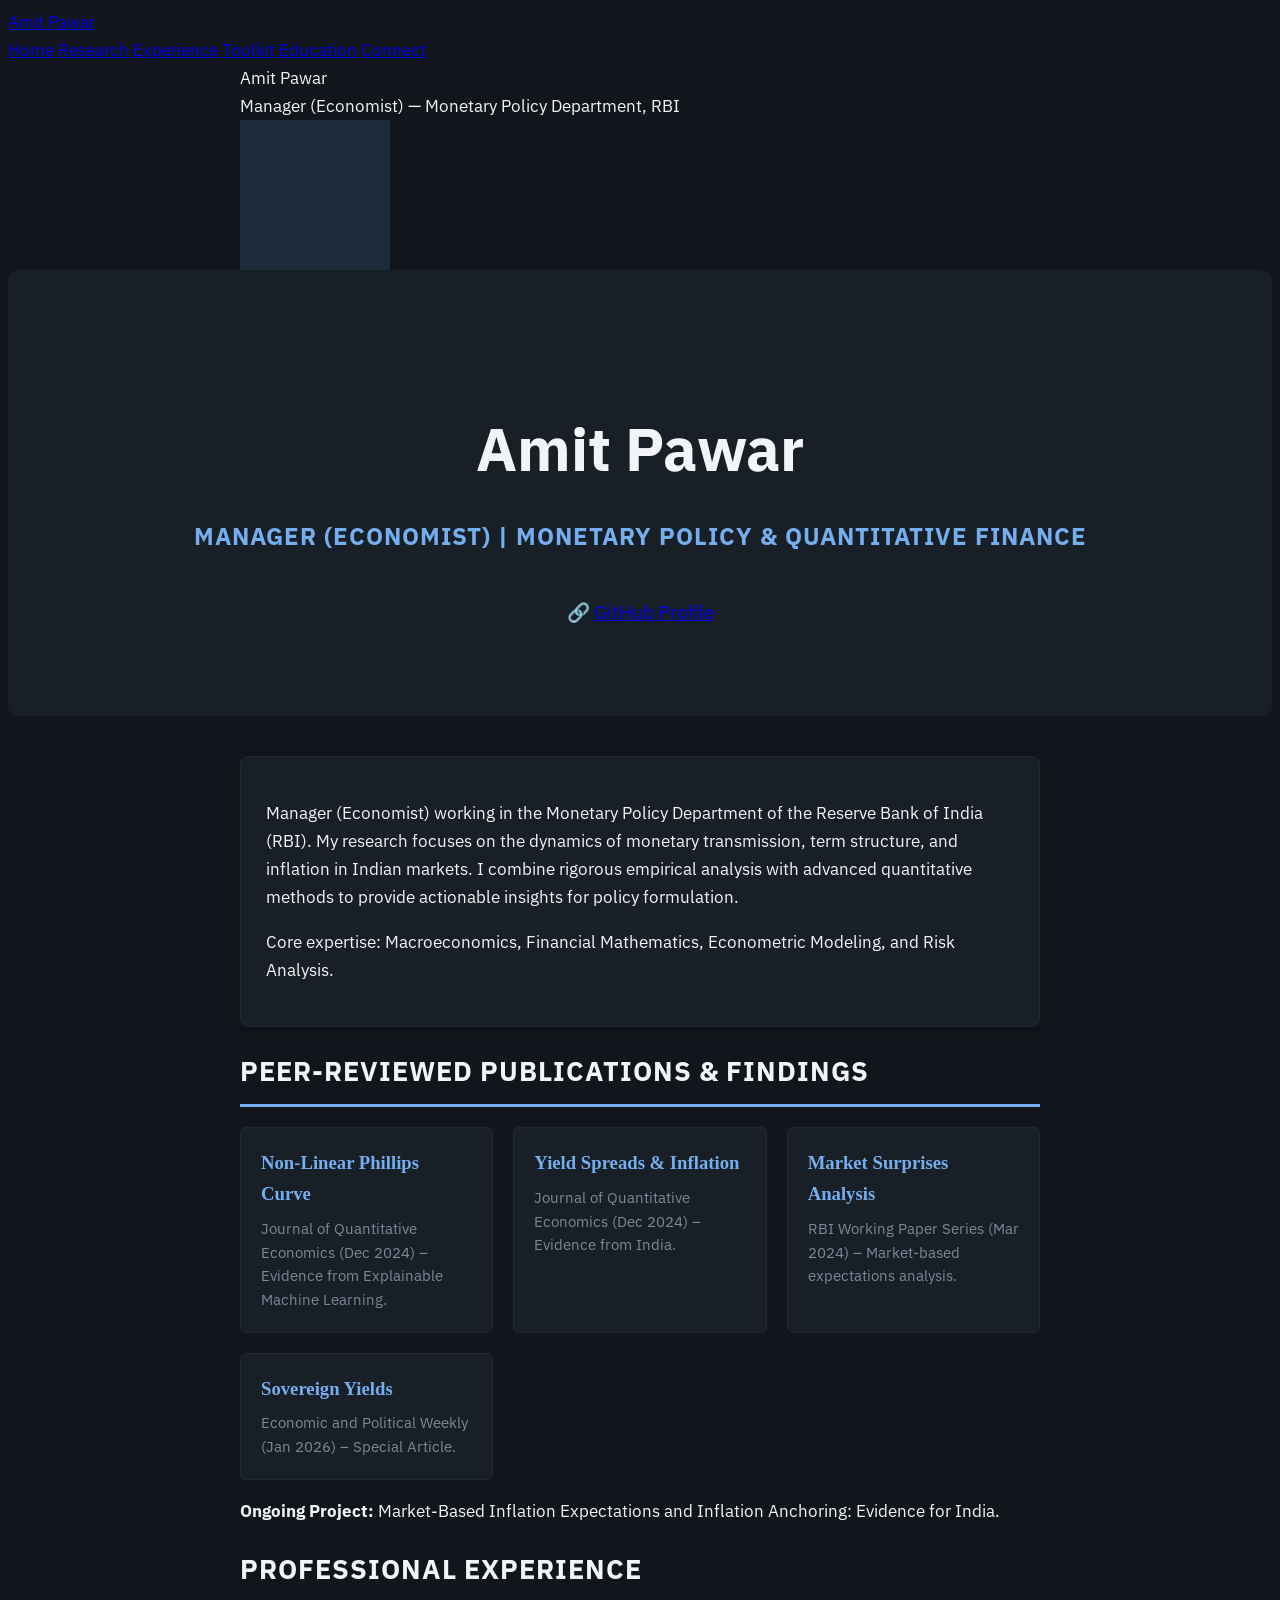
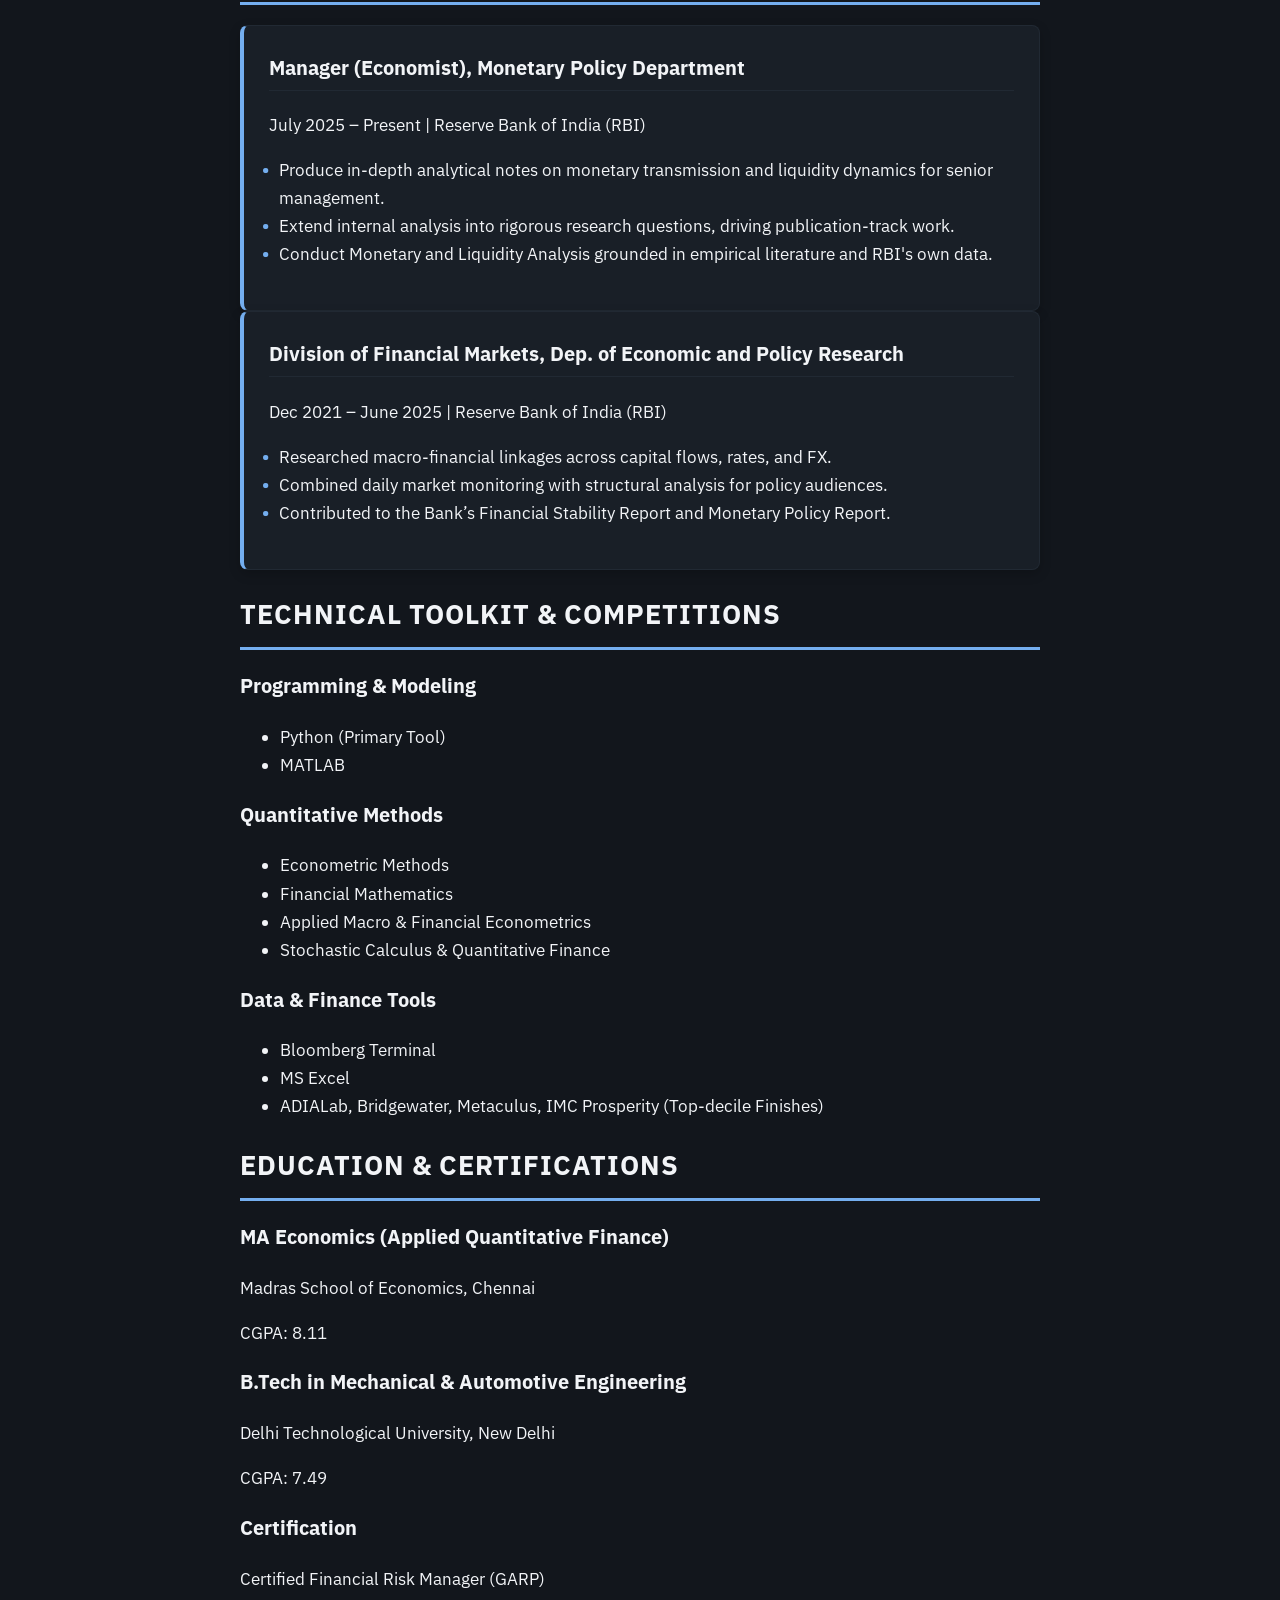
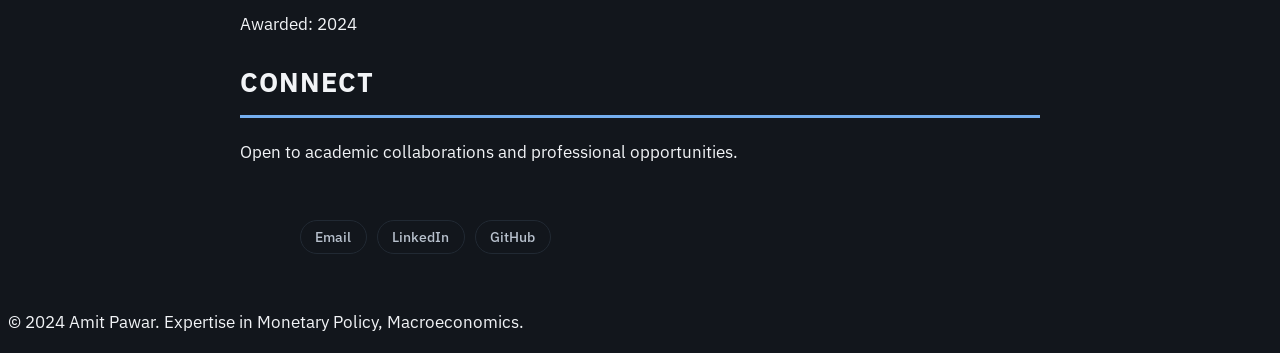
==== index.html @ 86f10308 "Update index.html" ====
<!DOCTYPE html>
<html lang="en">
<head>
    <meta charset="UTF-8" />
    <meta name="viewport" content="width=device-width, initial-scale=1.0" />
    <title>Amit Pawar | Economist & Quantitative Finance</title>
    <!-- Importing professional, academic-style fonts -->
    <link rel="preconnect" href="https://fonts.googleapis.com" />
    <link rel="preconnect" href="https://fonts.gstatic.com" crossorigin />
    <link href="https://fonts.googleapis.com/css2?family=Roboto:wght@300;400;700&family=IBM+Plex+Sans:wght@400;500;600&family=IBM+Plex+Mono:wght@400;500;600&display=swap" rel="stylesheet" />
    <style>
        /* CSS Variables for Dark Mode Theme */
        :root {
            --surface-page: #12161c; /* Dark Background */
            --surface-card: #191f27; /* Card Background */
            --rule:         #2a323d; /* Subtle separator */
            --rule-soft:    #212933;
            --ink:          #f2f4f7; /* Light Text */
            --ink-secondary: #b7c0cc; /* Secondary Accent */
            --ink-muted:    #7c8798; /* Muted Text */
            --accent-text:  #74aeef; /* Primary Highlight Color */
            --accent-lt:    #1c2a3a; /* Darker highlight for hover */
        }
        @media (prefers-color-scheme: dark) {
            :root {
                --surface-page: #12161c;
                --surface-card: #191f27;
                --rule:         #2a323d;
                --rule-soft:    #212933;
                --ink:          #f2f4f7;
                --ink-secondary: #b7c0cc;
                --ink-muted:    #7c8798;
                --accent-text:  #74aeef;
                --accent-lt:    #1c2a3a;
            }
        }
        html { font-size: 17px; }
        body {
            font-family: 'IBM Plex Sans', sans-serif;
            font-weight: 400;
            background: var(--surface-page);
            color: var(--ink);
            line-height: 1.65;
            min-height: 100vh;
        }
        .container {
            max-width: 800px;
            margin: 0 auto;
            padding: 0 1.5rem;
        }
        .section {
            padding: 50px 0;
            border-bottom: 1px solid var(--rule);
            margin-bottom: 30px;
        }
        section:last-child {
            border-bottom: none;
        }
        h2 {
            color: var(--ink);
            font-size: 1.6em;
            margin-bottom: 20px;
            padding-bottom: 10px;
            border-bottom: 3px solid var(--accent-text);
            text-transform: uppercase;
            letter-spacing: 1px;
        }
        /* --- Hero Section --- */
        #hero {
            text-align: center;
            padding: 80px 40px;
            background-color: var(--surface-card);
            border-radius: 10px;
            margin-bottom: 40px;
        }
        #hero h1 {
            font-size: 3.5em;
            color: var(--ink);
            margin-bottom: 10px;
        }
        #hero h2 {
            font-size: 1.4em;
            color: var(--accent-text);
            border-bottom: none;
            margin-bottom: 30px;
        }
        .contact-info p {
            margin: 8px 0;
            font-size: 1.1em;
        }
        /* --- General Card Styling --- */
        .card-content, .experience-card {
            padding: 25px;
            border-radius: 8px;
            background-color: var(--surface-card);
            box-shadow: 0 4px 12px rgba(0, 0, 0, 0.2);
            border: 1px solid var(--rule-soft);
        }
        .experience-card {
            border-left: 4px solid var(--accent-text);
        }
        .experience-card h3 {
            font-size: 1.2em;
            color: var(--ink);
            margin-top: 0;
            border-bottom: 1px solid var(--rule-soft);
            padding-bottom: 5px;
        }
        .experience-card ul {
            list-style: none;
            padding-left: 0;
        }
        .experience-card ul li {
            padding-left: 10px;
            position: relative;
        }
        .experience-card ul li::before {
            content: '•';
            color: var(--accent-text);
            font-weight: bold;
            display: inline-block;
            width: 1em;
            margin-left: -1em;
        }

        /* Research Trackers */
        .tracker-grid {
            display: grid;
            grid-template-columns: repeat(auto-fit, minmax(250px, 1fr));
            gap: 20px;
        }
        .tracker-card {
            padding: 20px;
            border: 1px solid var(--rule-soft);
            border-radius: 6px;
            background: var(--surface-card);
            text-decoration: none;
            color: var(--ink);
            transition: all 0.3s;
        }
        .tracker-card:hover {
            border-color: var(--accent-text);
            background: var(--accent-lt);
            transform: translateY(-3px);
            box-shadow: 0 8px 20px rgba(0, 0, 0, 0.3);
        }
        .tracker-title {
            font-family: 'Newsreader', serif;
            font-size: 1.1em;
            color: var(--accent-text);
            margin-bottom: 0.4rem;
            font-weight: 600;
        }
        .tracker-desc {
            font-size: 0.9em;
            color: var(--ink-muted);
            line-height: 1.55;
        }

        /* Other Links Section */
        .other-links {
            padding: 20px;
        }
        .pill-list {
            list-style: none;
            display: flex;
            flex-wrap;
            gap: 10px;
        }
        .pill-list a {
            display: inline-block;
            font-size: 0.82rem;
            font-weight: 500;
            color: var(--ink-secondary);
            text-decoration: none;
            border: 1px solid var(--rule-soft);
            border-radius: 2rem;
            padding: 0.25rem 0.85rem;
            transition: border-color 0.15s, background 0.15s;
        }
        .pill-list a:hover {
            border-color: var(--accent-text);
            background: var(--accent-lt);
        }

        /* Responsive Adjustments */
        @media (max-width: 800px) {
            .container {
                padding: 0 1rem;
            }
            .tracker-grid {
                grid-template-columns: 1fr;
            }
        }
    </style>
</head>
<body>

    <!-- Top Navigation Bar -->
    <div class="site-nav">
        <div class="site-nav-inner">
            <a class="wordmark" href="#">Amit Pawar</a>
            <nav>
                <a href="#hero" class="active">Home</a>
                <a href="#research">Research</a>
                <a href="#experience">Experience</a>
                <a href="#skills">Toolkit</a>
                <a href="#education">Education</a>
                <a href="#contact">Connect</a>
            </nav>
        </div>
    </div>

    <!-- Main Content Area -->
    <header class="masthead">
        <div class="container">
            <div class="header-inner">
                <div class="header-text">
                    <div class="name">Amit Pawar</div>
                    <div class="title-line">Manager (Economist) &mdash; Monetary Policy Department, RBI</div>
                </div>
                <!-- Placeholder for a professional headshot -->
                <div class="headshot" style="width: 150px; height: 150px; background-color: var(--accent-lt);"></div>
            </div>
        </div>
    </header>

    <main>
        <!-- HERO SECTION -->
        <section id="hero">
            <div class="hero-content">
                <h1>Amit Pawar</h1>
                <h2>Manager (Economist) | Monetary Policy & Quantitative Finance</h2>
                <div class="contact-info">
                    <p>🔗 <a href="https://github.com/a0pawar" target="_blank">GitHub Profile</a></p>
                </div>
            </div>
        </section>

        <!-- ABOUT SECTION -->
        <section id="about" class="container">
            <div class="card-content">
                <p>Manager (Economist) working in the Monetary Policy Department of the Reserve Bank of India (RBI). My research focuses on the dynamics of monetary transmission, term structure, and inflation in Indian markets. I combine rigorous empirical analysis with advanced quantitative methods to provide actionable insights for policy formulation.</p>
                <p>Core expertise: Macroeconomics, Financial Mathematics, Econometric Modeling, and Risk Analysis.</p>
            </div>
        </section>

        <!-- RESEARCH SECTION -->
        <section id="research" class="container">
            <h2>Peer-Reviewed Publications & Findings</h2>
            <div class="tracker-grid">
                <a class="tracker-card" href="#" onclick="alert('Details for Non-Linear Phillips Curve for India would appear here.')">
                    <div class="tracker-title">Non-Linear Phillips Curve</div>
                    <div class="tracker-desc">Journal of Quantitative Economics (Dec 2024) – Evidence from Explainable Machine Learning.</div>
                </a>
                <a class="tracker-card" href="#" onclick="alert('Details for Non-Linear Dynamics of Yield Spreads would appear here.')">
                    <div class="tracker-title">Yield Spreads & Inflation</div>
                    <div class="tracker-desc">Journal of Quantitative Economics (Dec 2024) – Evidence from India.</div>
                </a>
                <a class="tracker-card" href="#" onclick="alert('Details for Equity Markets & Monetary Policy Surprises would appear here.')">
                    <div class="tracker-title">Market Surprises Analysis</div>
                    <div class="tracker-desc">RBI Working Paper Series (Mar 2024) – Market-based expectations analysis.</div>
                </a>
                <a class="tracker-card" href="#" onclick="alert('Details for COVID-19 & Sovereign Yields would appear here.')">
                    <div class="tracker-title">Sovereign Yields</div>
                    <div class="tracker-desc">Economic and Political Weekly (Jan 2026) – Special Article.</div>
                </a>
            </div>
            <div class="note-box">
                <p><strong>Ongoing Project:</strong> Market-Based Inflation Expectations and Inflation Anchoring: Evidence for India.</p>
            </div>
        </section>

        <!-- EXPERIENCE SECTION -->
        <section id="experience" class="container">
            <h2>Professional Experience</h2>
            <div class="experience-card">
                <h3>Manager (Economist), Monetary Policy Department</h3>
                <p class="dates">July 2025 – Present | Reserve Bank of India (RBI)</p>
                <ul>
                    <li>Produce in-depth analytical notes on monetary transmission and liquidity dynamics for senior management.</li>
                    <li>Extend internal analysis into rigorous research questions, driving publication-track work.</li>
                    <li>Conduct Monetary and Liquidity Analysis grounded in empirical literature and RBI's own data.</li>
                </ul>
            </div>
            <div class="experience-card">
                <h3>Division of Financial Markets, Dep. of Economic and Policy Research</h3>
                <p class="dates">Dec 2021 – June 2025 | Reserve Bank of India (RBI)</p>
                <ul>
                    <li>Researched macro-financial linkages across capital flows, rates, and FX.</li>
                    <li>Combined daily market monitoring with structural analysis for policy audiences.</li>
                    <li>Contributed to the Bank’s Financial Stability Report and Monetary Policy Report.</li>
                </ul>
            </div>
        </section>

        <!-- TECHNICAL TOOLKIT SECTION -->
        <section id="skills" class="container">
            <h2>Technical Toolkit & Competitions</h2>
            <div class="skills-grid">
                <div class="skill-group">
                    <h3>Programming & Modeling</h3>
                    <ul>
                        <li>Python (Primary Tool)</li>
                        <li>MATLAB</li>
                    </ul>
                </div>
                <div class="skill-group">
                    <h3>Quantitative Methods</h3>
                    <ul>
                        <li>Econometric Methods</li>
                        <li>Financial Mathematics</li>
                        <li>Applied Macro & Financial Econometrics</li>
                        <li>Stochastic Calculus & Quantitative Finance</li>
                    </ul>
                </div>
                <div class="skill-group">
                    <h3>Data & Finance Tools</h3>
                    <ul>
                        <li>Bloomberg Terminal</li>
                        <li>MS Excel</li>
                        <li>ADIALab, Bridgewater, Metaculus, IMC Prosperity (Top-decile Finishes)</li>
                    </ul>
                </div>
            </div>
        </section>

        <!-- EDUCATION SECTION -->
        <section id="education" class="container">
            <h2>Education & Certifications</h2>
            <div class="education-card">
                <h3>MA Economics (Applied Quantitative Finance)</h3>
                <p>Madras School of Economics, Chennai</p>
                <p>CGPA: 8.11</p>
            </div>
            <div class="education-card">
                <h3>B.Tech in Mechanical & Automotive Engineering</h3>
                <p>Delhi Technological University, New Delhi</p>
                <p>CGPA: 7.49</p>
            </div>
            <div class="certification-card">
                <h3>Certification</h3>
                <p>Certified Financial Risk Manager (GARP)</p>
                <p>Awarded: 2024</p>
            </div>
        </section>

        <!-- CONTACT SECTION -->
        <section id="contact" class="container">
            <h2>Connect</h2>
            <p>Open to academic collaborations and professional opportunities.</p>
            <div class="other-links">
                <ul class="pill-list">
                    <li><a href="mailto:amitnirvana11@gmail.com">Email</a></li>
                    <li><a href="https://linkedin.com/in/amittppawar" target="_blank">LinkedIn</a></li>
                    <li><a href="https://github.com/a0pawar" target="_blank">GitHub</a></li>
                </ul>
            </div>
        </section>
    </main>

    <footer><p>&copy; 2024 Amit Pawar. Expertise in Monetary Policy, Macroeconomics.</p></footer>

</body>
</html>
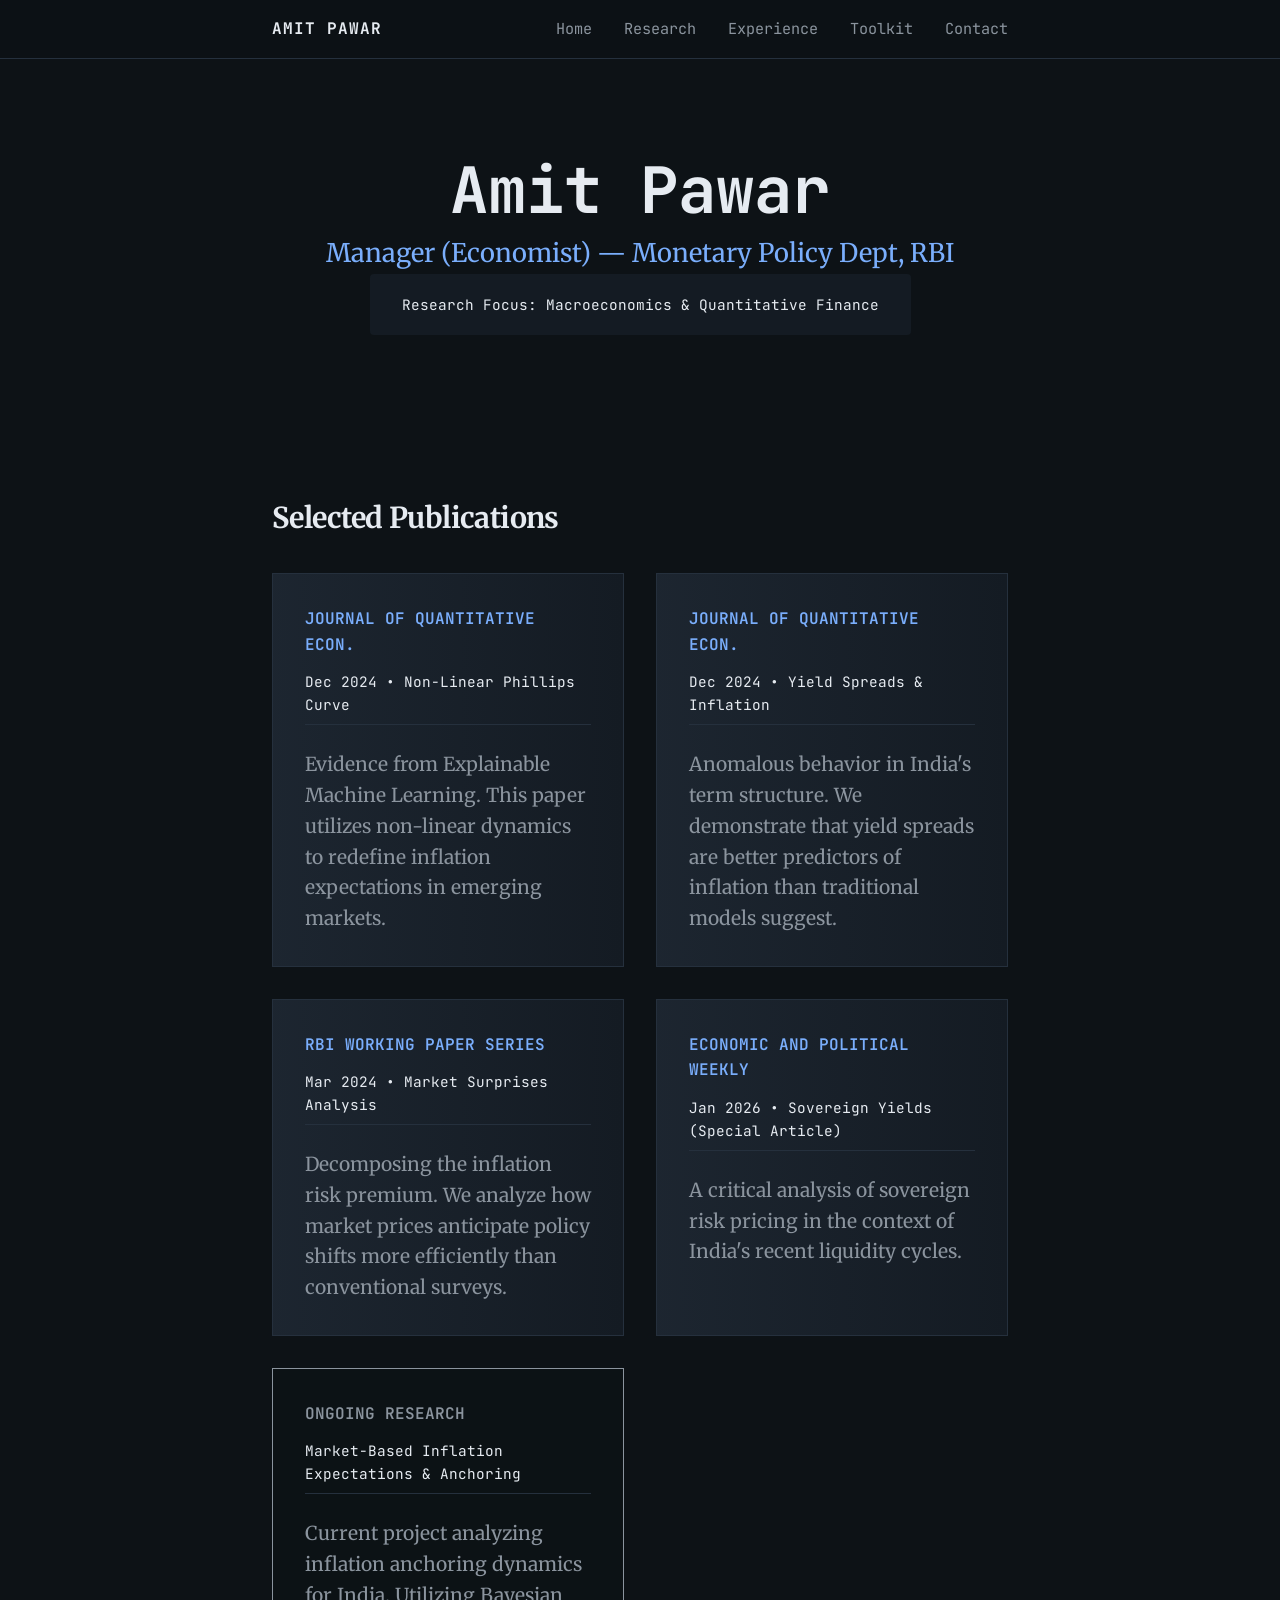
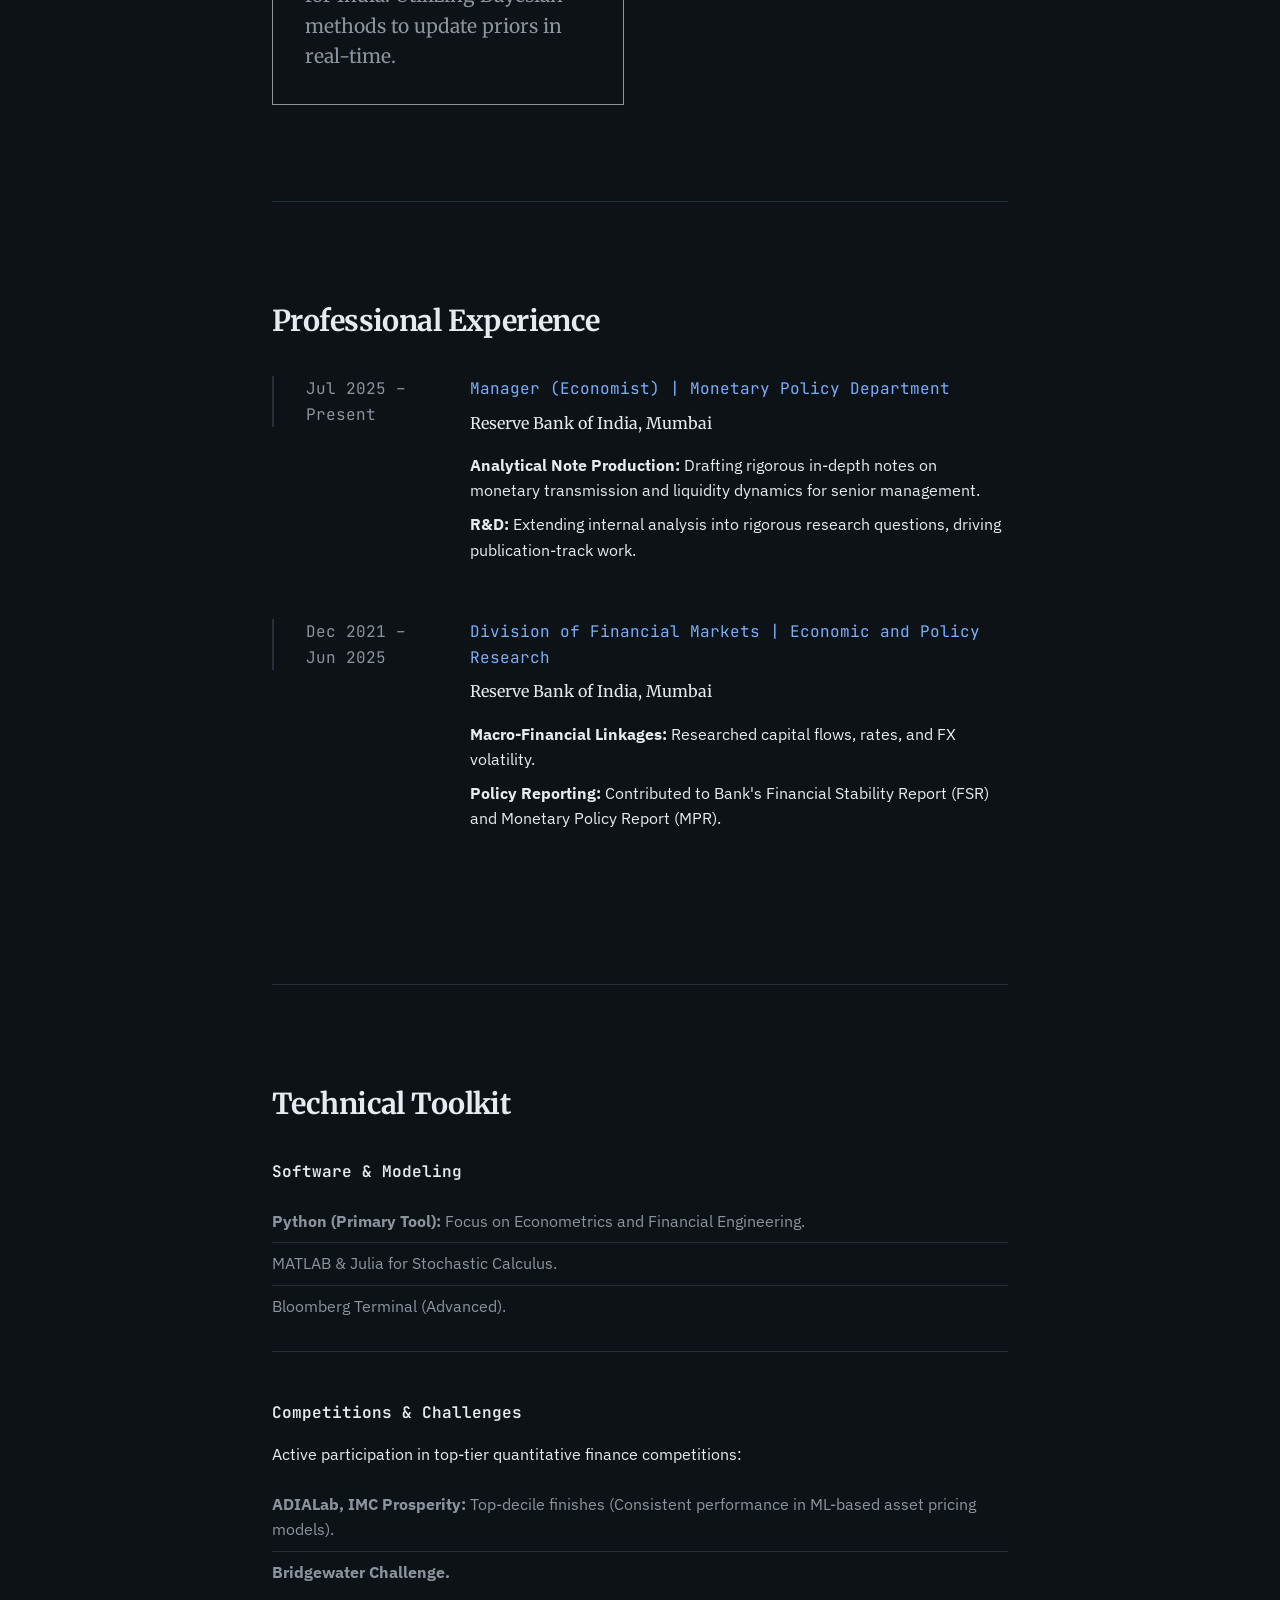
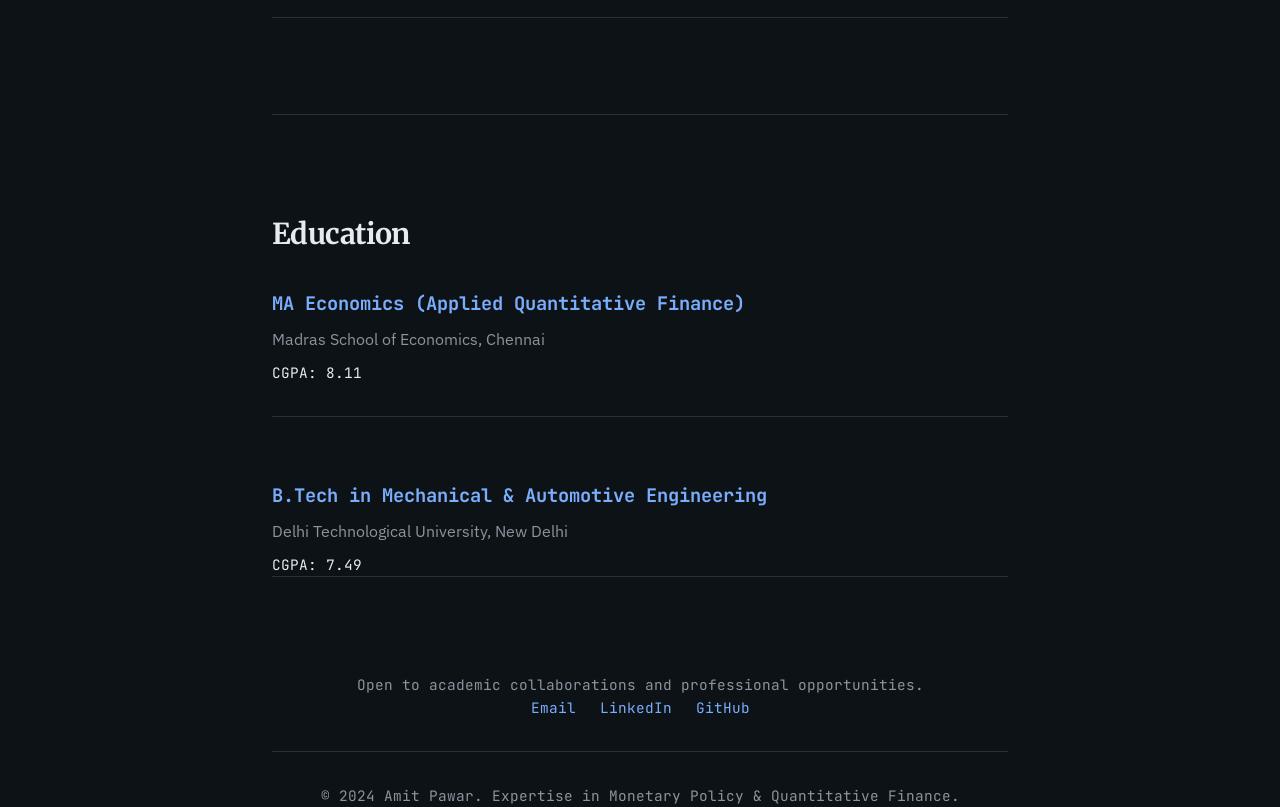
==== commit 1f252c4e: "Refactor HTML structure and update styles Updated font imports and CSS variables for improved themin" ====
--- a/index.html
+++ b/index.html
@@ -4,362 +4,442 @@
     <meta charset="UTF-8" />
     <meta name="viewport" content="width=device-width, initial-scale=1.0" />
     <title>Amit Pawar | Economist & Quantitative Finance</title>
-    <!-- Importing professional, academic-style fonts -->
+    
+    <!-- Fonts: Merriweather (Serif/Academic), IBM Plex Sans (UI/Clean), JetBrains Mono (Code) -->
     <link rel="preconnect" href="https://fonts.googleapis.com" />
     <link rel="preconnect" href="https://fonts.gstatic.com" crossorigin />
-    <link href="https://fonts.googleapis.com/css2?family=Roboto:wght@300;400;700&family=IBM+Plex+Sans:wght@400;500;600&family=IBM+Plex+Mono:wght@400;500;600&display=swap" rel="stylesheet" />
+    <link href="https://fonts.googleapis.com/css2?family=IBM+Plex+Sans:wght@400;500;600&family=JetBrains+Mono:wght@400;700&family=Merriweather:wght@300;500;700&display=swap" rel="stylesheet" />
+
     <style>
-        /* CSS Variables for Dark Mode Theme */
+        /* --- CSS VARIABLES & RESET --- */
         :root {
-            --surface-page: #12161c; /* Dark Background */
-            --surface-card: #191f27; /* Card Background */
-            --rule:         #2a323d; /* Subtle separator */
-            --rule-soft:    #212933;
-            --ink:          #f2f4f7; /* Light Text */
-            --ink-secondary: #b7c0cc; /* Secondary Accent */
-            --ink-muted:    #7c8798; /* Muted Text */
-            --accent-text:  #74aeef; /* Primary Highlight Color */
-            --accent-lt:    #1c2a3a; /* Darker highlight for hover */
-        }
-        @media (prefers-color-scheme: dark) {
-            :root {
-                --surface-page: #12161c;
-                --surface-card: #191f27;
-                --rule:         #2a323d;
-                --rule-soft:    #212933;
-                --ink:          #f2f4f7;
-                --ink-secondary: #b7c0cc;
-                --ink-muted:    #7c8798;
-                --accent-text:  #74aeef;
-                --accent-lt:    #1c2a3a;
-            }
-        }
-        html { font-size: 17px; }
+            /* Colors */
+            --bg: #0d1216;              /* Main Background (Darker than original) */
+            --surface: #141b23;         /* Card background */
+            --surface-hover: #1e2a37;    /* Surface on hover */
+            --border: #25303d;          /* Subtle divider */
+            --text-main: #e6ebf1;       /* High contrast text */
+            --text-muted: #8b949e;      /* Lower contrast text */
+            --accent: #7aaefc;          /* Primary Blue/Teal */
+            --accent-dark: #5a7fb3;     /* Darker accent for hovers */
+
+            /* Typography */
+            --font-serif: 'Merriweather', serif;
+            --font-sans: 'IBM Plex Sans', sans-serif;
+            --font-mono: 'JetBrains Mono', monospace;
+            
+            /* Spacing & Layout */
+            --container-width: 800px;
+        }
+
+        * { box-sizing: border-box; margin: 0; padding: 0; }
+
+        html { font-size: 16px; }
         body {
-            font-family: 'IBM Plex Sans', sans-serif;
-            font-weight: 400;
-            background: var(--surface-page);
-            color: var(--ink);
-            line-height: 1.65;
+            background-color: var(--bg);
+            color: var(--text-main);
+            font-family: var(--font-sans);
+            line-height: 1.6;
             min-height: 100vh;
         }
+
+        /* --- LAYOUT UTILITIES --- */
         .container {
-            max-width: 800px;
+            width: 100%;
+            max-width: var(--container-width);
             margin: 0 auto;
-            padding: 0 1.5rem;
-        }
-        .section {
-            padding: 50px 0;
-            border-bottom: 1px solid var(--rule);
-            margin-bottom: 30px;
-        }
-        section:last-child {
-            border-bottom: none;
-        }
-        h2 {
-            color: var(--ink);
-            font-size: 1.6em;
-            margin-bottom: 20px;
-            padding-bottom: 10px;
-            border-bottom: 3px solid var(--accent-text);
-            text-transform: uppercase;
+            padding: 0 2rem;
+        }
+        
+        /* Section specific layout logic (Simulating paper columns) */
+        section.main-section {
+            padding: 6rem 0;
+            border-bottom: 1px solid var(--border);
+        }
+        section:last-child { border-bottom: none; }
+
+        h2.section-title {
+            font-family: var(--font-serif);
+            font-weight: 700;
+            font-size: 1.8rem;
+            color: var(--text-main);
+            margin-bottom: 2rem;
+            letter-spacing: -0.02em;
+        }
+
+        /* --- NAVIGATION --- */
+        nav.site-nav {
+            position: sticky;
+            top: 0;
+            background-color: rgba(13, 18, 22, 0.9);
+            backdrop-filter: blur(10px);
+            border-bottom: 1px solid var(--border);
+            z-index: 100;
+        }
+
+        .nav-inner {
+            max-width: var(--container-width);
+            margin: 0 auto;
+            padding: 1rem 2rem;
+            display: flex;
+            justify-content: space-between;
+            align-items: center;
+        }
+
+        .brand {
+            font-family: var(--font-mono);
+            font-weight: 700;
+            text-decoration: none;
+            color: var(--text-main);
             letter-spacing: 1px;
         }
-        /* --- Hero Section --- */
+
+        .nav-links {
+            display: flex;
+            gap: 2rem;
+        }
+
+        .nav-links a {
+            text-decoration: none;
+            color: var(--text-muted);
+            font-size: 0.95rem;
+            transition: color 0.2s;
+            font-family: var(--font-mono);
+        }
+
+        .nav-links a:hover, .nav-links a.active {
+            color: var(--accent);
+        }
+
+        /* --- HERO SECTION --- */
         #hero {
             text-align: center;
-            padding: 80px 40px;
-            background-color: var(--surface-card);
-            border-radius: 10px;
-            margin-bottom: 40px;
-        }
-        #hero h1 {
-            font-size: 3.5em;
-            color: var(--ink);
-            margin-bottom: 10px;
-        }
-        #hero h2 {
-            font-size: 1.4em;
-            color: var(--accent-text);
-            border-bottom: none;
-            margin-bottom: 30px;
-        }
-        .contact-info p {
-            margin: 8px 0;
-            font-size: 1.1em;
-        }
-        /* --- General Card Styling --- */
-        .card-content, .experience-card {
-            padding: 25px;
-            border-radius: 8px;
-            background-color: var(--surface-card);
-            box-shadow: 0 4px 12px rgba(0, 0, 0, 0.2);
-            border: 1px solid var(--rule-soft);
-        }
-        .experience-card {
-            border-left: 4px solid var(--accent-text);
-        }
-        .experience-card h3 {
-            font-size: 1.2em;
-            color: var(--ink);
-            margin-top: 0;
-            border-bottom: 1px solid var(--rule-soft);
-            padding-bottom: 5px;
-        }
-        .experience-card ul {
+            padding-top: 6rem;
+            padding-bottom: 4rem;
+            max-width: none;
+            width: 100%;
+        }
+
+        .hero-name {
+            font-family: var(--font-mono);
+            font-size: clamp(2.5rem, 5vw, 4.5rem);
+            line-height: 1.1;
+            margin-bottom: 0.5rem;
+        }
+
+        .hero-role {
+            font-family: var(--font-serif);
+            font-size: clamp(1.25rem, 2vw, 1.75rem);
+            color: var(--accent);
+            margin-top: 0.5rem;
+            max-width: 90%;
+            margin-left: auto;
+            margin-right: auto;
+        }
+
+        .hero-meta {
+            display: inline-block;
+            padding: 1.2rem 2rem;
+            border-radius: 4px;
+            background: var(--surface);
+            color: var(--text-main);
+            font-family: var(--font-mono);
+            font-size: 0.9rem;
+        }
+
+        /* --- RESEARCH GRID --- */
+        .research-grid {
+            display: grid;
+            gap: 2rem;
+            /* Auto-fit creates a responsive grid that flows to 1 column on mobile */
+            grid-template-columns: repeat(auto-fit, minmax(300px, 1fr)); 
+        }
+
+        .research-card {
+            background-color: var(--surface);
+            border: 1px solid var(--border);
+            padding: 2rem;
+            transition: transform 0.2s ease, box-shadow 0.2s ease;
+            /* Create a paper look with lines */
+            background-image: linear-gradient(to right, rgba(37, 48, 61, 0.5) 0%, transparent 100%);
+        }
+
+        .research-card:hover {
+            transform: translateY(-4px);
+            box-shadow: 0 10px 30px -10px rgba(0,0,0,0.5);
+            border-color: var(--accent);
+        }
+
+        .card-title {
+            font-family: var(--font-mono);
+            font-weight: 600;
+            color: var(--accent);
+            text-transform: uppercase;
+            font-size: 1rem;
+            margin-bottom: 0.8rem;
+            display: block;
+        }
+
+        .card-subtitle {
+            font-family: var(--font-mono);
+            font-size: 0.9rem;
+            color: var(--text-main);
+            margin-bottom: 1.5rem;
+            border-bottom: 1px solid var(--border);
+            padding-bottom: 0.5rem;
+        }
+
+        .card-desc {
+            font-family: var(--font-serif);
+            font-size: 1.2rem; /* Academic style for description */
+            line-height: 1.6;
+            color: var(--text-muted);
+        }
+
+        /* --- EXPERIENCE LISTING --- */
+        .timeline-entry {
+            display: flex;
+            gap: 2rem;
+            margin-bottom: 3rem;
+        }
+        
+        @media (min-width: 600px) {
+             .timeline-entry { display: grid; grid-template-columns: 1fr 4fr; align-items: start; gap: 3rem;}
+        }
+
+        .role-date {
+            font-family: var(--font-mono);
+            color: var(--text-muted);
+            border-left: 2px solid var(--border); /* Vertical line for timeline */
+            padding-left: 2rem;
+            min-width: 150px;
+        }
+
+        .role-role {
+            font-family: var(--font-mono);
+            color: var(--accent);
+            margin-bottom: 0.5rem;
+        }
+
+        .role-desc {
+            font-family: var(--font-serif);
+            line-height: 1.7;
+            color: var(--text-main);
+        }
+
+        /* --- TOOLS SECTION --- */
+        .tool-group {
+            border-bottom: 1px solid var(--border);
+            padding-bottom: 1.5rem;
+        }
+
+        .tool-category {
+            font-family: var(--font-mono);
+            color: var(--text-main);
+            margin-bottom: 1rem;
+            font-weight: 600;
+        }
+
+        .skill-list li {
             list-style: none;
-            padding-left: 0;
-        }
-        .experience-card ul li {
-            padding-left: 10px;
-            position: relative;
-        }
-        .experience-card ul li::before {
-            content: '•';
-            color: var(--accent-text);
-            font-weight: bold;
-            display: inline-block;
-            width: 1em;
-            margin-left: -1em;
-        }
-
-        /* Research Trackers */
-        .tracker-grid {
-            display: grid;
-            grid-template-columns: repeat(auto-fit, minmax(250px, 1fr));
-            gap: 20px;
-        }
-        .tracker-card {
-            padding: 20px;
-            border: 1px solid var(--rule-soft);
-            border-radius: 6px;
-            background: var(--surface-card);
+            padding: 0.5rem 0;
+            border-bottom: 1px solid var(--border);
+            color: var(--text-muted);
+        }
+        
+        .skill-list li:last-child { border-bottom: none; }
+
+        /* --- FOOTER & CONTACT --- */
+        footer {
+            padding: 4rem 0;
+            text-align: center;
+            color: var(--text-muted);
+            font-family: var(--font-mono);
+            font-size: 0.9rem;
+        }
+
+        .social-links {
+            display: flex;
+            justify-content: center;
+            gap: 1.5rem;
+            margin-bottom: 2rem;
+        }
+
+        .social-links a {
             text-decoration: none;
-            color: var(--ink);
-            transition: all 0.3s;
-        }
-        .tracker-card:hover {
-            border-color: var(--accent-text);
-            background: var(--accent-lt);
-            transform: translateY(-3px);
-            box-shadow: 0 8px 20px rgba(0, 0, 0, 0.3);
-        }
-        .tracker-title {
-            font-family: 'Newsreader', serif;
-            font-size: 1.1em;
-            color: var(--accent-text);
-            margin-bottom: 0.4rem;
-            font-weight: 600;
-        }
-        .tracker-desc {
-            font-size: 0.9em;
-            color: var(--ink-muted);
-            line-height: 1.55;
-        }
-
-        /* Other Links Section */
-        .other-links {
-            padding: 20px;
-        }
-        .pill-list {
-            list-style: none;
-            display: flex;
-            flex-wrap;
-            gap: 10px;
-        }
-        .pill-list a {
-            display: inline-block;
-            font-size: 0.82rem;
-            font-weight: 500;
-            color: var(--ink-secondary);
-            text-decoration: none;
-            border: 1px solid var(--rule-soft);
-            border-radius: 2rem;
-            padding: 0.25rem 0.85rem;
-            transition: border-color 0.15s, background 0.15s;
-        }
-        .pill-list a:hover {
-            border-color: var(--accent-text);
-            background: var(--accent-lt);
-        }
-
-        /* Responsive Adjustments */
-        @media (max-width: 800px) {
-            .container {
-                padding: 0 1rem;
-            }
-            .tracker-grid {
-                grid-template-columns: 1fr;
-            }
+            color: var(--accent);
+            transition: color 0.3s;
+        }
+        
+        .social-links a:hover {
+            text-decoration: underline;
+        }
+
+        /* --- MEDIA QUERIES --- */
+        @media (max-width: 768px) {
+            .nav-links { display: none; } /* Simplify nav for mobile or add hamburger */
+            .hero-meta { width: 100%; text-align: center; }
+            .timeline-entry { grid-template-columns: 1fr; }
+            .role-date { border-left: none; padding-left: 0; margin-bottom: 2rem;}
         }
     </style>
 </head>
+
 <body>
 
-    <!-- Top Navigation Bar -->
-    <div class="site-nav">
-        <div class="site-nav-inner">
-            <a class="wordmark" href="#">Amit Pawar</a>
-            <nav>
-                <a href="#hero" class="active">Home</a>
+    <!-- Navigation -->
+    <nav class="site-nav">
+        <div class="nav-inner container">
+            <a href="#" class="brand">AMIT PAWAR</a>
+            <div class="nav-links">
+                <a href="#hero">Home</a>
                 <a href="#research">Research</a>
                 <a href="#experience">Experience</a>
-                <a href="#skills">Toolkit</a>
-                <a href="#education">Education</a>
-                <a href="#contact">Connect</a>
-            </nav>
-        </div>
-    </div>
-
-    <!-- Main Content Area -->
-    <header class="masthead">
-        <div class="container">
-            <div class="header-inner">
-                <div class="header-text">
-                    <div class="name">Amit Pawar</div>
-                    <div class="title-line">Manager (Economist) &mdash; Monetary Policy Department, RBI</div>
-                </div>
-                <!-- Placeholder for a professional headshot -->
-                <div class="headshot" style="width: 150px; height: 150px; background-color: var(--accent-lt);"></div>
+                <a href="#tools">Toolkit</a>
+                <a href="#contact">Contact</a>
             </div>
         </div>
-    </header>
-
-    <main>
-        <!-- HERO SECTION -->
-        <section id="hero">
-            <div class="hero-content">
-                <h1>Amit Pawar</h1>
-                <h2>Manager (Economist) | Monetary Policy & Quantitative Finance</h2>
-                <div class="contact-info">
-                    <p>🔗 <a href="https://github.com/a0pawar" target="_blank">GitHub Profile</a></p>
-                </div>
+    </nav>
+
+    <!-- Main Content -->
+    <main class="container" style="display: block; width: 100%;">
+        
+        <!-- Hero Section -->
+        <header id="hero" style="border-bottom: none;">
+            <h1 class="hero-name">Amit Pawar</h1>
+            <div class="hero-role">Manager (Economist) &mdash; Monetary Policy Dept, RBI</div>
+            <div class="hero-meta">Research Focus: Macroeconomics & Quantitative Finance</div>
+        </header>
+
+        <!-- Research Section -->
+        <section id="research" class="main-section">
+            <h2 class="section-title">Selected Publications</h2>
+            
+            <div class="research-grid">
+                <article class="research-card">
+                    <span class="card-title">Journal of Quantitative Econ.</span>
+                    <div class="card-subtitle">Dec 2024 • Non-Linear Phillips Curve</div>
+                    <p class="card-desc">Evidence from Explainable Machine Learning. This paper utilizes non-linear dynamics to redefine inflation expectations in emerging markets.</p>
+                </article>
+
+                <article class="research-card">
+                    <span class="card-title">Journal of Quantitative Econ.</span>
+                    <div class="card-subtitle">Dec 2024 • Yield Spreads & Inflation</div>
+                    <p class="card-desc">Anomalous behavior in India's term structure. We demonstrate that yield spreads are better predictors of inflation than traditional models suggest.</p>
+                </article>
+
+                <article class="research-card">
+                    <span class="card-title">RBI Working Paper Series</span>
+                    <div class="card-subtitle">Mar 2024 • Market Surprises Analysis</div>
+                    <p class="card-desc">Decomposing the inflation risk premium. We analyze how market prices anticipate policy shifts more efficiently than conventional surveys.</p>
+                </article>
+
+                <article class="research-card">
+                    <span class="card-title">Economic and Political Weekly</span>
+                    <div class="card-subtitle">Jan 2026 • Sovereign Yields (Special Article)</div>
+                    <p class="card-desc">A critical analysis of sovereign risk pricing in the context of India's recent liquidity cycles.</p>
+                </article>
+                
+                <article class="research-card" style="border-color: var(--text-muted); background: rgba(13, 18, 22, 0.9);">
+                    <span class="card-title" style="color: var(--text-muted)">Ongoing Research</span>
+                    <div class="card-subtitle">Market-Based Inflation Expectations & Anchoring</div>
+                    <p class="card-desc">Current project analyzing inflation anchoring dynamics for India. Utilizing Bayesian methods to update priors in real-time.</p>
+                </article>
             </div>
         </section>
 
-        <!-- ABOUT SECTION -->
-        <section id="about" class="container">
-            <div class="card-content">
-                <p>Manager (Economist) working in the Monetary Policy Department of the Reserve Bank of India (RBI). My research focuses on the dynamics of monetary transmission, term structure, and inflation in Indian markets. I combine rigorous empirical analysis with advanced quantitative methods to provide actionable insights for policy formulation.</p>
-                <p>Core expertise: Macroeconomics, Financial Mathematics, Econometric Modeling, and Risk Analysis.</p>
+        <!-- Experience Section -->
+        <section id="experience" class="main-section">
+            <h2 class="section-title">Professional Experience</h2>
+            
+            <div class="timeline-entry">
+                <div class="role-date">Jul 2025 &ndash; Present</div>
+                <div class="content">
+                    <div class="role-role">Manager (Economist) | Monetary Policy Department</div>
+                    <p class="role-desc">Reserve Bank of India, Mumbai</p>
+                    <ul style="list-style: none; margin-top: 1rem;">
+                        <li style="margin-bottom: 0.5rem;"><strong>Analytical Note Production:</strong> Drafting rigorous in-depth notes on monetary transmission and liquidity dynamics for senior management.</li>
+                        <li style="margin-bottom: 0.5rem;"><strong>R&D:</strong> Extending internal analysis into rigorous research questions, driving publication-track work.</li>
+                    </ul>
+                </div>
+            </div>
+
+            <div class="timeline-entry">
+                <div class="role-date">Dec 2021 &ndash; Jun 2025</div>
+                <div class="content">
+                    <div class="role-role">Division of Financial Markets | Economic and Policy Research</div>
+                    <p class="role-desc">Reserve Bank of India, Mumbai</p>
+                    <ul style="list-style: none; margin-top: 1rem;">
+                        <li style="margin-bottom: 0.5rem;"><strong>Macro-Financial Linkages:</strong> Researched capital flows, rates, and FX volatility.</li>
+                        <li style="margin-bottom: 0.5rem;"><strong>Policy Reporting:</strong> Contributed to Bank's Financial Stability Report (FSR) and Monetary Policy Report (MPR).</li>
+                    </ul>
+                </div>
             </div>
         </section>
 
-        <!-- RESEARCH SECTION -->
-        <section id="research" class="container">
-            <h2>Peer-Reviewed Publications & Findings</h2>
-            <div class="tracker-grid">
-                <a class="tracker-card" href="#" onclick="alert('Details for Non-Linear Phillips Curve for India would appear here.')">
-                    <div class="tracker-title">Non-Linear Phillips Curve</div>
-                    <div class="tracker-desc">Journal of Quantitative Economics (Dec 2024) – Evidence from Explainable Machine Learning.</div>
-                </a>
-                <a class="tracker-card" href="#" onclick="alert('Details for Non-Linear Dynamics of Yield Spreads would appear here.')">
-                    <div class="tracker-title">Yield Spreads & Inflation</div>
-                    <div class="tracker-desc">Journal of Quantitative Economics (Dec 2024) – Evidence from India.</div>
-                </a>
-                <a class="tracker-card" href="#" onclick="alert('Details for Equity Markets & Monetary Policy Surprises would appear here.')">
-                    <div class="tracker-title">Market Surprises Analysis</div>
-                    <div class="tracker-desc">RBI Working Paper Series (Mar 2024) – Market-based expectations analysis.</div>
-                </a>
-                <a class="tracker-card" href="#" onclick="alert('Details for COVID-19 & Sovereign Yields would appear here.')">
-                    <div class="tracker-title">Sovereign Yields</div>
-                    <div class="tracker-desc">Economic and Political Weekly (Jan 2026) – Special Article.</div>
-                </a>
-            </div>
-            <div class="note-box">
-                <p><strong>Ongoing Project:</strong> Market-Based Inflation Expectations and Inflation Anchoring: Evidence for India.</p>
+        <!-- Education & Skills Section -->
+        <section id="tools" class="main-section">
+            <h2 class="section-title">Technical Toolkit</h2>
+            
+            <div style="display: grid; gap: 3rem;">
+                
+                <div class="tool-group">
+                    <div class="tool-category">Software & Modeling</div>
+                    <ul class="skill-list">
+                        <li><strong>Python (Primary Tool):</strong> Focus on Econometrics and Financial Engineering.</li>
+                        <li>MATLAB & Julia for Stochastic Calculus.</li>
+                        <li>Bloomberg Terminal (Advanced).</li>
+                    </ul>
+                </div>
+
+                <div class="tool-group">
+                    <div class="tool-category">Competitions & Challenges</div>
+                    <p style="margin-bottom: 1rem;">Active participation in top-tier quantitative finance competitions:</p>
+                    <ul class="skill-list">
+                        <li><strong>ADIALab, IMC Prosperity:</strong> Top-decile finishes (Consistent performance in ML-based asset pricing models).</li>
+                        <li><strong>Bridgewater Challenge.</strong></li>
+                    </ul>
+                </div>
+
             </div>
         </section>
 
-        <!-- EXPERIENCE SECTION -->
-        <section id="experience" class="container">
-            <h2>Professional Experience</h2>
-            <div class="experience-card">
-                <h3>Manager (Economist), Monetary Policy Department</h3>
-                <p class="dates">July 2025 – Present | Reserve Bank of India (RBI)</p>
-                <ul>
-                    <li>Produce in-depth analytical notes on monetary transmission and liquidity dynamics for senior management.</li>
-                    <li>Extend internal analysis into rigorous research questions, driving publication-track work.</li>
-                    <li>Conduct Monetary and Liquidity Analysis grounded in empirical literature and RBI's own data.</li>
-                </ul>
-            </div>
-            <div class="experience-card">
-                <h3>Division of Financial Markets, Dep. of Economic and Policy Research</h3>
-                <p class="dates">Dec 2021 – June 2025 | Reserve Bank of India (RBI)</p>
-                <ul>
-                    <li>Researched macro-financial linkages across capital flows, rates, and FX.</li>
-                    <li>Combined daily market monitoring with structural analysis for policy audiences.</li>
-                    <li>Contributed to the Bank’s Financial Stability Report and Monetary Policy Report.</li>
-                </ul>
-            </div>
+        <!-- Education Section -->
+        <section id="education" class="main-section">
+            <h2 class="section-title">Education</h2>
+            
+            <article style="margin-bottom: 4rem; border-bottom: 1px solid var(--border); padding-bottom: 2rem;">
+                <div style="display:flex; flex-direction:column; gap: 0.5rem;">
+                    <h3 style="font-family: var(--font-mono); color:var(--accent);">MA Economics (Applied Quantitative Finance)</h3>
+                    <p style="color: var(--text-muted)">Madras School of Economics, Chennai</p>
+                    <span style="font-family: var(--font-mono); font-size: 0.9rem;">CGPA: 8.11</span>
+                </div>
+            </article>
+
+            <article style="border-bottom: 1px solid var(--border);">
+                <div style="display:flex; flex-direction:column; gap: 0.5rem;">
+                    <h3 style="font-family: var(--font-mono); color:var(--accent);">B.Tech in Mechanical & Automotive Engineering</h3>
+                    <p style="color: var(--text-muted)">Delhi Technological University, New Delhi</p>
+                    <span style="font-family: var(--font-mono); font-size: 0.9rem;">CGPA: 7.49</span>
+                </div>
+            </article>
         </section>
 
-        <!-- TECHNICAL TOOLKIT SECTION -->
-        <section id="skills" class="container">
-            <h2>Technical Toolkit & Competitions</h2>
-            <div class="skills-grid">
-                <div class="skill-group">
-                    <h3>Programming & Modeling</h3>
-                    <ul>
-                        <li>Python (Primary Tool)</li>
-                        <li>MATLAB</li>
-                    </ul>
-                </div>
-                <div class="skill-group">
-                    <h3>Quantitative Methods</h3>
-                    <ul>
-                        <li>Econometric Methods</li>
-                        <li>Financial Mathematics</li>
-                        <li>Applied Macro & Financial Econometrics</li>
-                        <li>Stochastic Calculus & Quantitative Finance</li>
-                    </ul>
-                </div>
-                <div class="skill-group">
-                    <h3>Data & Finance Tools</h3>
-                    <ul>
-                        <li>Bloomberg Terminal</li>
-                        <li>MS Excel</li>
-                        <li>ADIALab, Bridgewater, Metaculus, IMC Prosperity (Top-decile Finishes)</li>
-                    </ul>
-                </div>
-            </div>
-        </section>
-
-        <!-- EDUCATION SECTION -->
-        <section id="education" class="container">
-            <h2>Education & Certifications</h2>
-            <div class="education-card">
-                <h3>MA Economics (Applied Quantitative Finance)</h3>
-                <p>Madras School of Economics, Chennai</p>
-                <p>CGPA: 8.11</p>
-            </div>
-            <div class="education-card">
-                <h3>B.Tech in Mechanical & Automotive Engineering</h3>
-                <p>Delhi Technological University, New Delhi</p>
-                <p>CGPA: 7.49</p>
-            </div>
-            <div class="certification-card">
-                <h3>Certification</h3>
-                <p>Certified Financial Risk Manager (GARP)</p>
-                <p>Awarded: 2024</p>
-            </div>
-        </section>
-
-        <!-- CONTACT SECTION -->
-        <section id="contact" class="container">
-            <h2>Connect</h2>
-            <p>Open to academic collaborations and professional opportunities.</p>
-            <div class="other-links">
-                <ul class="pill-list">
-                    <li><a href="mailto:amitnirvana11@gmail.com">Email</a></li>
-                    <li><a href="https://linkedin.com/in/amittppawar" target="_blank">LinkedIn</a></li>
-                    <li><a href="https://github.com/a0pawar" target="_blank">GitHub</a></li>
-                </ul>
-            </div>
-        </section>
     </main>
 
-    <footer><p>&copy; 2024 Amit Pawar. Expertise in Monetary Policy, Macroeconomics.</p></footer>
+    <!-- Footer -->
+    <footer id="contact" class="container">
+        <p style="color: var(--text-muted); font-family: var(--font-mono);">Open to academic collaborations and professional opportunities.</p>
+        
+        <div class="social-links">
+            <a href="mailto:amitnirvana11@gmail.com" target="_blank">Email</a>
+            <a href="https://linkedin.com/in/amittppawar" target="_blank">LinkedIn</a>
+            <a href="https://github.com/a0pawar" target="_blank">GitHub</a>
+        </div>
+
+        <hr style="border: 0; border-top: 1px solid var(--border); margin: 2rem 0;">
+        <p>&copy; 2024 Amit Pawar. Expertise in Monetary Policy & Quantitative Finance.</p>
+    </footer>
 
 </body>
 </html>
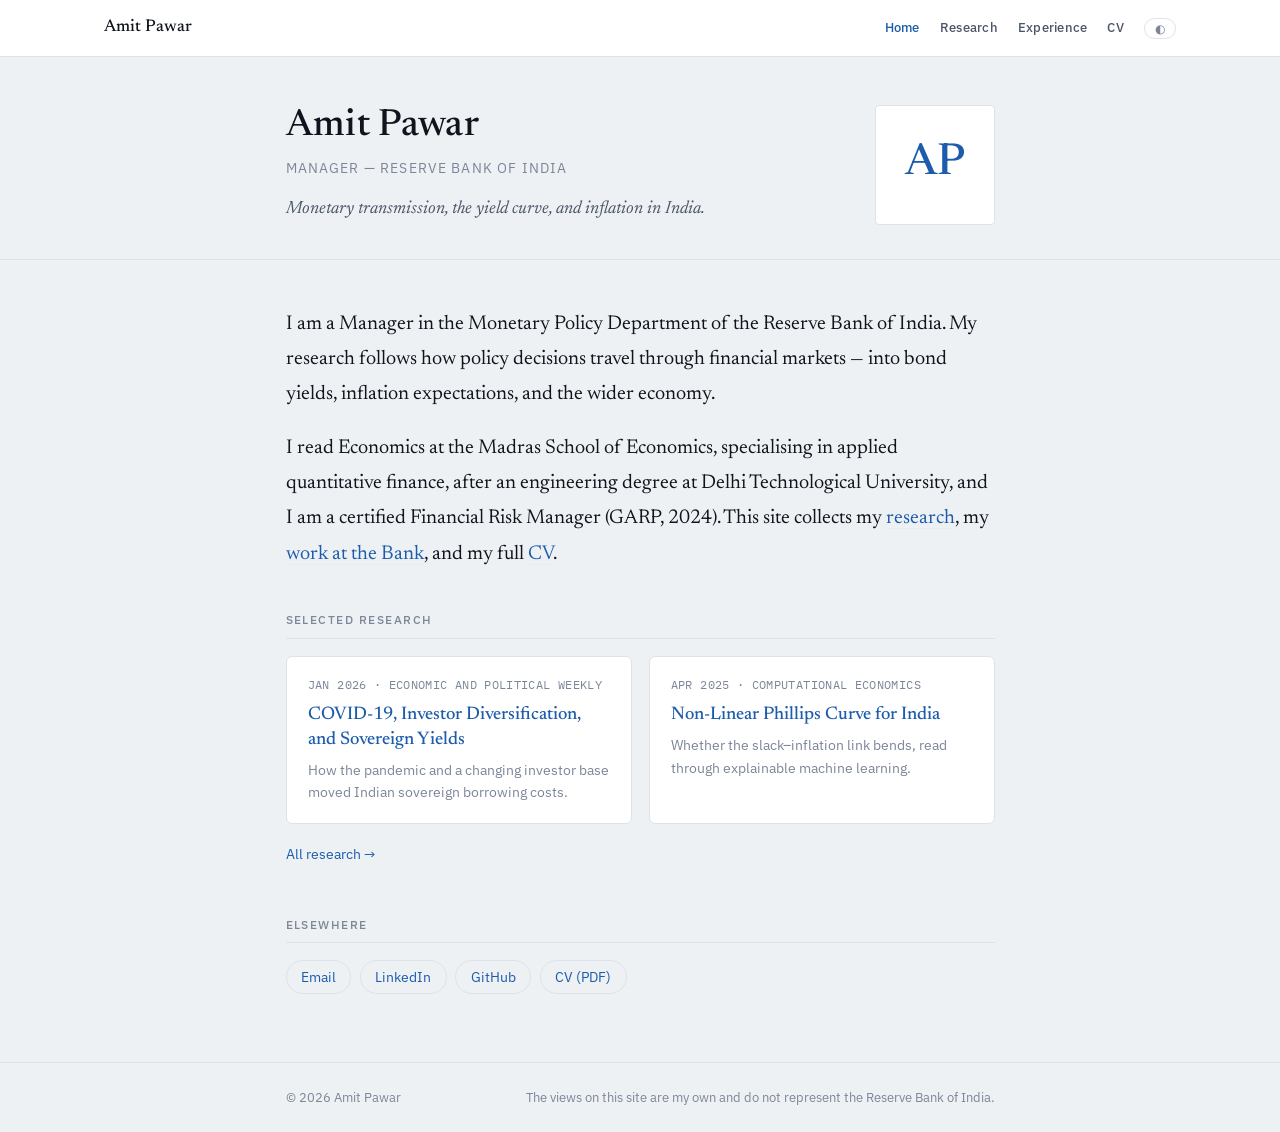
==== commit 07d026ad: "Redesign site as a three-page serif layout Rebuild the portfolio around a Newsreader/IBM Plex type s" ====
--- a/index.html
+++ b/index.html
@@ -1,445 +1,106 @@
 <!DOCTYPE html>
 <html lang="en">
 <head>
-    <meta charset="UTF-8" />
-    <meta name="viewport" content="width=device-width, initial-scale=1.0" />
-    <title>Amit Pawar | Economist & Quantitative Finance</title>
-    
-    <!-- Fonts: Merriweather (Serif/Academic), IBM Plex Sans (UI/Clean), JetBrains Mono (Code) -->
-    <link rel="preconnect" href="https://fonts.googleapis.com" />
-    <link rel="preconnect" href="https://fonts.gstatic.com" crossorigin />
-    <link href="https://fonts.googleapis.com/css2?family=IBM+Plex+Sans:wght@400;500;600&family=JetBrains+Mono:wght@400;700&family=Merriweather:wght@300;500;700&display=swap" rel="stylesheet" />
-
-    <style>
-        /* --- CSS VARIABLES & RESET --- */
-        :root {
-            /* Colors */
-            --bg: #0d1216;              /* Main Background (Darker than original) */
-            --surface: #141b23;         /* Card background */
-            --surface-hover: #1e2a37;    /* Surface on hover */
-            --border: #25303d;          /* Subtle divider */
-            --text-main: #e6ebf1;       /* High contrast text */
-            --text-muted: #8b949e;      /* Lower contrast text */
-            --accent: #7aaefc;          /* Primary Blue/Teal */
-            --accent-dark: #5a7fb3;     /* Darker accent for hovers */
-
-            /* Typography */
-            --font-serif: 'Merriweather', serif;
-            --font-sans: 'IBM Plex Sans', sans-serif;
-            --font-mono: 'JetBrains Mono', monospace;
-            
-            /* Spacing & Layout */
-            --container-width: 800px;
-        }
-
-        * { box-sizing: border-box; margin: 0; padding: 0; }
-
-        html { font-size: 16px; }
-        body {
-            background-color: var(--bg);
-            color: var(--text-main);
-            font-family: var(--font-sans);
-            line-height: 1.6;
-            min-height: 100vh;
-        }
-
-        /* --- LAYOUT UTILITIES --- */
-        .container {
-            width: 100%;
-            max-width: var(--container-width);
-            margin: 0 auto;
-            padding: 0 2rem;
-        }
-        
-        /* Section specific layout logic (Simulating paper columns) */
-        section.main-section {
-            padding: 6rem 0;
-            border-bottom: 1px solid var(--border);
-        }
-        section:last-child { border-bottom: none; }
-
-        h2.section-title {
-            font-family: var(--font-serif);
-            font-weight: 700;
-            font-size: 1.8rem;
-            color: var(--text-main);
-            margin-bottom: 2rem;
-            letter-spacing: -0.02em;
-        }
-
-        /* --- NAVIGATION --- */
-        nav.site-nav {
-            position: sticky;
-            top: 0;
-            background-color: rgba(13, 18, 22, 0.9);
-            backdrop-filter: blur(10px);
-            border-bottom: 1px solid var(--border);
-            z-index: 100;
-        }
-
-        .nav-inner {
-            max-width: var(--container-width);
-            margin: 0 auto;
-            padding: 1rem 2rem;
-            display: flex;
-            justify-content: space-between;
-            align-items: center;
-        }
-
-        .brand {
-            font-family: var(--font-mono);
-            font-weight: 700;
-            text-decoration: none;
-            color: var(--text-main);
-            letter-spacing: 1px;
-        }
-
-        .nav-links {
-            display: flex;
-            gap: 2rem;
-        }
-
-        .nav-links a {
-            text-decoration: none;
-            color: var(--text-muted);
-            font-size: 0.95rem;
-            transition: color 0.2s;
-            font-family: var(--font-mono);
-        }
-
-        .nav-links a:hover, .nav-links a.active {
-            color: var(--accent);
-        }
-
-        /* --- HERO SECTION --- */
-        #hero {
-            text-align: center;
-            padding-top: 6rem;
-            padding-bottom: 4rem;
-            max-width: none;
-            width: 100%;
-        }
-
-        .hero-name {
-            font-family: var(--font-mono);
-            font-size: clamp(2.5rem, 5vw, 4.5rem);
-            line-height: 1.1;
-            margin-bottom: 0.5rem;
-        }
-
-        .hero-role {
-            font-family: var(--font-serif);
-            font-size: clamp(1.25rem, 2vw, 1.75rem);
-            color: var(--accent);
-            margin-top: 0.5rem;
-            max-width: 90%;
-            margin-left: auto;
-            margin-right: auto;
-        }
-
-        .hero-meta {
-            display: inline-block;
-            padding: 1.2rem 2rem;
-            border-radius: 4px;
-            background: var(--surface);
-            color: var(--text-main);
-            font-family: var(--font-mono);
-            font-size: 0.9rem;
-        }
-
-        /* --- RESEARCH GRID --- */
-        .research-grid {
-            display: grid;
-            gap: 2rem;
-            /* Auto-fit creates a responsive grid that flows to 1 column on mobile */
-            grid-template-columns: repeat(auto-fit, minmax(300px, 1fr)); 
-        }
-
-        .research-card {
-            background-color: var(--surface);
-            border: 1px solid var(--border);
-            padding: 2rem;
-            transition: transform 0.2s ease, box-shadow 0.2s ease;
-            /* Create a paper look with lines */
-            background-image: linear-gradient(to right, rgba(37, 48, 61, 0.5) 0%, transparent 100%);
-        }
-
-        .research-card:hover {
-            transform: translateY(-4px);
-            box-shadow: 0 10px 30px -10px rgba(0,0,0,0.5);
-            border-color: var(--accent);
-        }
-
-        .card-title {
-            font-family: var(--font-mono);
-            font-weight: 600;
-            color: var(--accent);
-            text-transform: uppercase;
-            font-size: 1rem;
-            margin-bottom: 0.8rem;
-            display: block;
-        }
-
-        .card-subtitle {
-            font-family: var(--font-mono);
-            font-size: 0.9rem;
-            color: var(--text-main);
-            margin-bottom: 1.5rem;
-            border-bottom: 1px solid var(--border);
-            padding-bottom: 0.5rem;
-        }
-
-        .card-desc {
-            font-family: var(--font-serif);
-            font-size: 1.2rem; /* Academic style for description */
-            line-height: 1.6;
-            color: var(--text-muted);
-        }
-
-        /* --- EXPERIENCE LISTING --- */
-        .timeline-entry {
-            display: flex;
-            gap: 2rem;
-            margin-bottom: 3rem;
-        }
-        
-        @media (min-width: 600px) {
-             .timeline-entry { display: grid; grid-template-columns: 1fr 4fr; align-items: start; gap: 3rem;}
-        }
-
-        .role-date {
-            font-family: var(--font-mono);
-            color: var(--text-muted);
-            border-left: 2px solid var(--border); /* Vertical line for timeline */
-            padding-left: 2rem;
-            min-width: 150px;
-        }
-
-        .role-role {
-            font-family: var(--font-mono);
-            color: var(--accent);
-            margin-bottom: 0.5rem;
-        }
-
-        .role-desc {
-            font-family: var(--font-serif);
-            line-height: 1.7;
-            color: var(--text-main);
-        }
-
-        /* --- TOOLS SECTION --- */
-        .tool-group {
-            border-bottom: 1px solid var(--border);
-            padding-bottom: 1.5rem;
-        }
-
-        .tool-category {
-            font-family: var(--font-mono);
-            color: var(--text-main);
-            margin-bottom: 1rem;
-            font-weight: 600;
-        }
-
-        .skill-list li {
-            list-style: none;
-            padding: 0.5rem 0;
-            border-bottom: 1px solid var(--border);
-            color: var(--text-muted);
-        }
-        
-        .skill-list li:last-child { border-bottom: none; }
-
-        /* --- FOOTER & CONTACT --- */
-        footer {
-            padding: 4rem 0;
-            text-align: center;
-            color: var(--text-muted);
-            font-family: var(--font-mono);
-            font-size: 0.9rem;
-        }
-
-        .social-links {
-            display: flex;
-            justify-content: center;
-            gap: 1.5rem;
-            margin-bottom: 2rem;
-        }
-
-        .social-links a {
-            text-decoration: none;
-            color: var(--accent);
-            transition: color 0.3s;
-        }
-        
-        .social-links a:hover {
-            text-decoration: underline;
-        }
-
-        /* --- MEDIA QUERIES --- */
-        @media (max-width: 768px) {
-            .nav-links { display: none; } /* Simplify nav for mobile or add hamburger */
-            .hero-meta { width: 100%; text-align: center; }
-            .timeline-entry { grid-template-columns: 1fr; }
-            .role-date { border-left: none; padding-left: 0; margin-bottom: 2rem;}
-        }
-    </style>
+  <meta charset="UTF-8" />
+  <meta name="viewport" content="width=device-width, initial-scale=1.0" />
+  <title>Amit Pawar — Economist</title>
+  <meta name="description" content="Amit Pawar, Manager at the Reserve Bank of India. Research on monetary transmission, the term structure of interest rates, and inflation dynamics in India." />
+  <link rel="preconnect" href="https://fonts.googleapis.com" />
+  <link rel="preconnect" href="https://fonts.gstatic.com" crossorigin />
+  <link href="https://fonts.googleapis.com/css2?family=Newsreader:ital,opsz,wght@0,6..72,400;0,6..72,500;0,6..72,600;1,6..72,400&family=IBM+Plex+Sans:wght@400;500;600&family=IBM+Plex+Mono:wght@400;500;600&display=swap" rel="stylesheet" />
+  <link rel="stylesheet" href="styles.css" />
+  <script>
+    try {
+      var t = localStorage.getItem('theme');
+      if (t) document.documentElement.setAttribute('data-theme', t);
+    } catch (e) {}
+  </script>
 </head>
-
 <body>
 
-    <!-- Navigation -->
-    <nav class="site-nav">
-        <div class="nav-inner container">
-            <a href="#" class="brand">AMIT PAWAR</a>
-            <div class="nav-links">
-                <a href="#hero">Home</a>
-                <a href="#research">Research</a>
-                <a href="#experience">Experience</a>
-                <a href="#tools">Toolkit</a>
-                <a href="#contact">Contact</a>
-            </div>
+  <div class="site-nav">
+    <div class="site-nav-inner">
+      <a class="wordmark" href="index.html">Amit Pawar</a>
+      <nav>
+        <a href="index.html" class="active">Home</a>
+        <a href="research.html">Research</a>
+        <a href="experience.html">Experience</a>
+        <a href="Research_CV.pdf" target="_blank" rel="noopener">CV</a>
+        <button class="theme-toggle" type="button" aria-label="Toggle dark mode">◐</button>
+      </nav>
+    </div>
+  </div>
+
+  <header class="masthead">
+    <div class="container">
+      <div class="header-inner">
+        <div class="header-text">
+          <h1 class="name">Amit Pawar</h1>
+          <div class="title-line">Manager &mdash; Reserve Bank of India</div>
+          <p class="tagline">Monetary transmission, the yield curve, and inflation in India.</p>
         </div>
-    </nav>
+        <!-- To use a photo instead: <img class="headshot" src="photo.jpg" alt="Amit Pawar" /> -->
+        <div class="monogram" aria-hidden="true">AP</div>
+      </div>
+    </div>
+  </header>
 
-    <!-- Main Content -->
-    <main class="container" style="display: block; width: 100%;">
-        
-        <!-- Hero Section -->
-        <header id="hero" style="border-bottom: none;">
-            <h1 class="hero-name">Amit Pawar</h1>
-            <div class="hero-role">Manager (Economist) &mdash; Monetary Policy Dept, RBI</div>
-            <div class="hero-meta">Research Focus: Macroeconomics & Quantitative Finance</div>
-        </header>
+  <main>
+    <div class="container">
 
-        <!-- Research Section -->
-        <section id="research" class="main-section">
-            <h2 class="section-title">Selected Publications</h2>
-            
-            <div class="research-grid">
-                <article class="research-card">
-                    <span class="card-title">Journal of Quantitative Econ.</span>
-                    <div class="card-subtitle">Dec 2024 • Non-Linear Phillips Curve</div>
-                    <p class="card-desc">Evidence from Explainable Machine Learning. This paper utilizes non-linear dynamics to redefine inflation expectations in emerging markets.</p>
-                </article>
+      <p class="bio">
+        I am a Manager in the Monetary Policy Department of the Reserve Bank
+        of India. My research follows how policy decisions travel through
+        financial markets &mdash; into bond yields, inflation expectations,
+        and the wider economy.
+      </p>
+      <p class="bio">
+        I read Economics at the Madras School of Economics, specialising in
+        applied quantitative finance, after an engineering degree at Delhi
+        Technological University, and I am a certified Financial Risk Manager
+        (GARP, 2024). This site collects my
+        <a href="research.html">research</a>, my
+        <a href="experience.html">work at the Bank</a>, and my full
+        <a href="Research_CV.pdf" target="_blank" rel="noopener">CV</a>.
+      </p>
 
-                <article class="research-card">
-                    <span class="card-title">Journal of Quantitative Econ.</span>
-                    <div class="card-subtitle">Dec 2024 • Yield Spreads & Inflation</div>
-                    <p class="card-desc">Anomalous behavior in India's term structure. We demonstrate that yield spreads are better predictors of inflation than traditional models suggest.</p>
-                </article>
+      <section class="section">
+        <div class="section-label">Selected Research</div>
+        <div class="card-grid">
+          <a class="card" href="research.html">
+            <div class="card-meta">JAN 2026 · ECONOMIC AND POLITICAL WEEKLY</div>
+            <div class="card-title">COVID-19, Investor Diversification, and Sovereign Yields</div>
+            <p class="card-desc">How the pandemic and a changing investor base moved Indian sovereign borrowing costs.</p>
+          </a>
+          <a class="card" href="research.html">
+            <div class="card-meta">APR 2025 · COMPUTATIONAL ECONOMICS</div>
+            <div class="card-title">Non-Linear Phillips Curve for India</div>
+            <p class="card-desc">Whether the slack&ndash;inflation link bends, read through explainable machine learning.</p>
+          </a>
+        </div>
+        <p class="more-link"><a href="research.html">All research &rarr;</a></p>
+      </section>
 
-                <article class="research-card">
-                    <span class="card-title">RBI Working Paper Series</span>
-                    <div class="card-subtitle">Mar 2024 • Market Surprises Analysis</div>
-                    <p class="card-desc">Decomposing the inflation risk premium. We analyze how market prices anticipate policy shifts more efficiently than conventional surveys.</p>
-                </article>
+      <section class="section">
+        <div class="section-label">Elsewhere</div>
+        <ul class="pill-list">
+          <li><a href="mailto:amitnirvana11@gmail.com">Email</a></li>
+          <li><a href="https://linkedin.com/in/amittppawar" target="_blank" rel="noopener">LinkedIn</a></li>
+          <li><a href="https://github.com/a0pawar" target="_blank" rel="noopener">GitHub</a></li>
+          <li><a href="Research_CV.pdf" target="_blank" rel="noopener">CV (PDF)</a></li>
+        </ul>
+      </section>
 
-                <article class="research-card">
-                    <span class="card-title">Economic and Political Weekly</span>
-                    <div class="card-subtitle">Jan 2026 • Sovereign Yields (Special Article)</div>
-                    <p class="card-desc">A critical analysis of sovereign risk pricing in the context of India's recent liquidity cycles.</p>
-                </article>
-                
-                <article class="research-card" style="border-color: var(--text-muted); background: rgba(13, 18, 22, 0.9);">
-                    <span class="card-title" style="color: var(--text-muted)">Ongoing Research</span>
-                    <div class="card-subtitle">Market-Based Inflation Expectations & Anchoring</div>
-                    <p class="card-desc">Current project analyzing inflation anchoring dynamics for India. Utilizing Bayesian methods to update priors in real-time.</p>
-                </article>
-            </div>
-        </section>
+    </div>
+  </main>
 
-        <!-- Experience Section -->
-        <section id="experience" class="main-section">
-            <h2 class="section-title">Professional Experience</h2>
-            
-            <div class="timeline-entry">
-                <div class="role-date">Jul 2025 &ndash; Present</div>
-                <div class="content">
-                    <div class="role-role">Manager (Economist) | Monetary Policy Department</div>
-                    <p class="role-desc">Reserve Bank of India, Mumbai</p>
-                    <ul style="list-style: none; margin-top: 1rem;">
-                        <li style="margin-bottom: 0.5rem;"><strong>Analytical Note Production:</strong> Drafting rigorous in-depth notes on monetary transmission and liquidity dynamics for senior management.</li>
-                        <li style="margin-bottom: 0.5rem;"><strong>R&D:</strong> Extending internal analysis into rigorous research questions, driving publication-track work.</li>
-                    </ul>
-                </div>
-            </div>
+  <footer>
+    <div class="container">
+      <span>&copy; <span id="year">2026</span> Amit Pawar</span>
+      <span>The views on this site are my own and do not represent the Reserve Bank of India.</span>
+    </div>
+  </footer>
 
-            <div class="timeline-entry">
-                <div class="role-date">Dec 2021 &ndash; Jun 2025</div>
-                <div class="content">
-                    <div class="role-role">Division of Financial Markets | Economic and Policy Research</div>
-                    <p class="role-desc">Reserve Bank of India, Mumbai</p>
-                    <ul style="list-style: none; margin-top: 1rem;">
-                        <li style="margin-bottom: 0.5rem;"><strong>Macro-Financial Linkages:</strong> Researched capital flows, rates, and FX volatility.</li>
-                        <li style="margin-bottom: 0.5rem;"><strong>Policy Reporting:</strong> Contributed to Bank's Financial Stability Report (FSR) and Monetary Policy Report (MPR).</li>
-                    </ul>
-                </div>
-            </div>
-        </section>
-
-        <!-- Education & Skills Section -->
-        <section id="tools" class="main-section">
-            <h2 class="section-title">Technical Toolkit</h2>
-            
-            <div style="display: grid; gap: 3rem;">
-                
-                <div class="tool-group">
-                    <div class="tool-category">Software & Modeling</div>
-                    <ul class="skill-list">
-                        <li><strong>Python (Primary Tool):</strong> Focus on Econometrics and Financial Engineering.</li>
-                        <li>MATLAB & Julia for Stochastic Calculus.</li>
-                        <li>Bloomberg Terminal (Advanced).</li>
-                    </ul>
-                </div>
-
-                <div class="tool-group">
-                    <div class="tool-category">Competitions & Challenges</div>
-                    <p style="margin-bottom: 1rem;">Active participation in top-tier quantitative finance competitions:</p>
-                    <ul class="skill-list">
-                        <li><strong>ADIALab, IMC Prosperity:</strong> Top-decile finishes (Consistent performance in ML-based asset pricing models).</li>
-                        <li><strong>Bridgewater Challenge.</strong></li>
-                    </ul>
-                </div>
-
-            </div>
-        </section>
-
-        <!-- Education Section -->
-        <section id="education" class="main-section">
-            <h2 class="section-title">Education</h2>
-            
-            <article style="margin-bottom: 4rem; border-bottom: 1px solid var(--border); padding-bottom: 2rem;">
-                <div style="display:flex; flex-direction:column; gap: 0.5rem;">
-                    <h3 style="font-family: var(--font-mono); color:var(--accent);">MA Economics (Applied Quantitative Finance)</h3>
-                    <p style="color: var(--text-muted)">Madras School of Economics, Chennai</p>
-                    <span style="font-family: var(--font-mono); font-size: 0.9rem;">CGPA: 8.11</span>
-                </div>
-            </article>
-
-            <article style="border-bottom: 1px solid var(--border);">
-                <div style="display:flex; flex-direction:column; gap: 0.5rem;">
-                    <h3 style="font-family: var(--font-mono); color:var(--accent);">B.Tech in Mechanical & Automotive Engineering</h3>
-                    <p style="color: var(--text-muted)">Delhi Technological University, New Delhi</p>
-                    <span style="font-family: var(--font-mono); font-size: 0.9rem;">CGPA: 7.49</span>
-                </div>
-            </article>
-        </section>
-
-    </main>
-
-    <!-- Footer -->
-    <footer id="contact" class="container">
-        <p style="color: var(--text-muted); font-family: var(--font-mono);">Open to academic collaborations and professional opportunities.</p>
-        
-        <div class="social-links">
-            <a href="mailto:amitnirvana11@gmail.com" target="_blank">Email</a>
-            <a href="https://linkedin.com/in/amittppawar" target="_blank">LinkedIn</a>
-            <a href="https://github.com/a0pawar" target="_blank">GitHub</a>
-        </div>
-
-        <hr style="border: 0; border-top: 1px solid var(--border); margin: 2rem 0;">
-        <p>&copy; 2024 Amit Pawar. Expertise in Monetary Policy & Quantitative Finance.</p>
-    </footer>
-
+  <script src="site.js"></script>
 </body>
 </html>
--- a/styles.css
+++ b/styles.css
@@ -0,0 +1,336 @@
+*, *::before, *::after { box-sizing: border-box; margin: 0; padding: 0; }
+
+:root {
+  --surface-page: #eef1f4;
+  --surface-card: #ffffff;
+  --rule:         #dde3e8;
+  --rule-soft:    #e8ecef;
+  --ink:          #10151d;
+  --ink-secondary:#4b5568;
+  --ink-muted:    #7c8698;
+  --accent-text:  #1c5cab;
+  --accent-lt:    #e8edf4;
+}
+@media (prefers-color-scheme: dark) {
+  :root:not([data-theme="light"]) {
+    --surface-page: #12161c;
+    --surface-card: #191f27;
+    --rule:         #2a323d;
+    --rule-soft:    #212933;
+    --ink:          #f2f4f7;
+    --ink-secondary:#b7c0cc;
+    --ink-muted:    #7c8798;
+    --accent-text:  #74aeef;
+    --accent-lt:    #1c2a3a;
+  }
+}
+:root[data-theme="dark"] {
+  --surface-page: #12161c;
+  --surface-card: #191f27;
+  --rule:         #2a323d;
+  --rule-soft:    #212933;
+  --ink:          #f2f4f7;
+  --ink-secondary:#b7c0cc;
+  --ink-muted:    #7c8798;
+  --accent-text:  #74aeef;
+  --accent-lt:    #1c2a3a;
+}
+
+html { font-size: 17px; scroll-behavior: smooth; scroll-padding-top: 4rem; }
+
+body {
+  font-family: 'IBM Plex Sans', system-ui, sans-serif;
+  font-weight: 400;
+  background: var(--surface-page);
+  color: var(--ink);
+  line-height: 1.65;
+  min-height: 100vh;
+}
+
+a { color: var(--accent-text); }
+
+.container {
+  max-width: 760px;
+  margin: 0 auto;
+  padding: 0 1.5rem;
+}
+
+/* ---- site nav ---- */
+.site-nav {
+  position: sticky;
+  top: 0;
+  z-index: 10;
+  border-bottom: 1px solid var(--rule);
+  background: var(--surface-card);
+}
+.site-nav-inner {
+  max-width: 1120px;
+  margin: 0 auto;
+  padding: 14px 24px;
+  display: flex;
+  align-items: center;
+  justify-content: space-between;
+  gap: 16px;
+  flex-wrap: wrap;
+}
+.site-nav .wordmark {
+  font-family: 'Newsreader', Georgia, serif;
+  font-weight: 500;
+  font-size: 17px;
+  color: var(--ink);
+  text-decoration: none;
+}
+.site-nav nav { display: flex; align-items: center; gap: 20px; flex-wrap: wrap; }
+.site-nav nav a {
+  font-size: 13px;
+  font-weight: 500;
+  letter-spacing: 0.02em;
+  color: var(--ink-secondary);
+  text-decoration: none;
+}
+.site-nav nav a:hover, .site-nav nav a.active { color: var(--accent-text); }
+
+.theme-toggle {
+  font: 500 12px 'IBM Plex Mono', ui-monospace, monospace;
+  color: var(--ink-muted);
+  background: none;
+  border: 1px solid var(--rule);
+  border-radius: 2rem;
+  padding: 2px 10px;
+  cursor: pointer;
+  transition: border-color 0.15s, color 0.15s;
+}
+.theme-toggle:hover { color: var(--accent-text); border-color: var(--accent-text); }
+
+/* ---- masthead ---- */
+header.masthead {
+  border-bottom: 1px solid var(--rule);
+  padding: 2.8rem 0 2rem;
+}
+.header-inner { display: flex; align-items: center; gap: 1.8rem; }
+.header-text { flex: 1; }
+
+.name {
+  font-family: 'Newsreader', Georgia, serif;
+  font-size: 2.2rem;
+  font-weight: 500;
+  letter-spacing: 0.01em;
+  line-height: 1.2;
+}
+.title-line {
+  margin-top: 0.35rem;
+  font-size: 0.85rem;
+  color: var(--ink-muted);
+  letter-spacing: 0.08em;
+  text-transform: uppercase;
+}
+.tagline {
+  margin-top: 0.9rem;
+  font-family: 'Newsreader', Georgia, serif;
+  font-style: italic;
+  font-size: 1.05rem;
+  color: var(--ink-secondary);
+}
+
+.monogram {
+  width: 120px;
+  height: 120px;
+  flex-shrink: 0;
+  display: grid;
+  place-items: center;
+  border: 1px solid var(--rule);
+  border-radius: 4px;
+  background: var(--surface-card);
+  font-family: 'Newsreader', Georgia, serif;
+  font-size: 2.6rem;
+  font-weight: 500;
+  color: var(--accent-text);
+}
+.headshot {
+  width: 150px;
+  height: 150px;
+  border-radius: 4px;
+  object-fit: cover;
+  flex-shrink: 0;
+  border: 1px solid var(--rule);
+}
+
+/* subpage header */
+.page-head { padding: 2.4rem 0 1.8rem; }
+.page-title {
+  font-family: 'Newsreader', Georgia, serif;
+  font-size: 1.9rem;
+  font-weight: 500;
+  line-height: 1.2;
+}
+.page-lede {
+  margin-top: 0.5rem;
+  font-family: 'Newsreader', Georgia, serif;
+  font-size: 1.05rem;
+  color: var(--ink-secondary);
+  max-width: 44ch;
+}
+
+/* ---- body ---- */
+main { padding: 2.8rem 0 4rem; }
+
+.more-link { margin-top: 1.1rem; font-size: 0.85rem; }
+.more-link a { text-decoration: none; }
+.more-link a:hover { text-decoration: underline; }
+
+.bio {
+  font-family: 'Newsreader', Georgia, serif;
+  font-size: 1.18rem;
+  line-height: 1.75;
+  margin-bottom: 1.1rem;
+}
+.bio:last-of-type { margin-bottom: 2.2rem; }
+.bio a {
+  text-decoration: none;
+  border-bottom: 1px solid var(--accent-lt);
+  transition: border-color 0.15s;
+}
+.bio a:hover { border-color: var(--accent-text); }
+
+.section { scroll-margin-top: 4rem; }
+.section + .section { margin-top: 2.8rem; }
+
+.section-label {
+  font-size: 0.72rem;
+  font-weight: 500;
+  letter-spacing: 0.12em;
+  text-transform: uppercase;
+  color: var(--ink-muted);
+  margin-bottom: 1rem;
+  padding-bottom: 0.5rem;
+  border-bottom: 1px solid var(--rule);
+}
+
+/* pills */
+.pill-list { list-style: none; display: flex; flex-wrap: wrap; gap: 0.5rem; }
+.pill-list a, .pill-list span {
+  display: inline-block;
+  font-size: 0.82rem;
+  color: var(--accent-text);
+  text-decoration: none;
+  border: 1px solid var(--rule);
+  border-radius: 2rem;
+  padding: 0.25rem 0.85rem;
+  transition: border-color 0.15s, background 0.15s;
+}
+.pill-list span { color: var(--ink-secondary); background: var(--surface-card); }
+.pill-list a:hover { border-color: var(--accent-text); background: var(--accent-lt); }
+
+/* research cards */
+.card-grid {
+  display: grid;
+  grid-template-columns: repeat(2, 1fr);
+  gap: 1rem;
+}
+.card {
+  display: flex;
+  flex-direction: column;
+  padding: 1.1rem 1.25rem;
+  border: 1px solid var(--rule);
+  border-radius: 6px;
+  background: var(--surface-card);
+  transition: border-color 0.15s;
+}
+.card:hover { border-color: var(--accent-text); }
+a.card { text-decoration: none; color: inherit; }
+a.card:hover { background: var(--accent-lt); }
+.card-meta {
+  font-family: 'IBM Plex Mono', ui-monospace, monospace;
+  font-size: 0.7rem;
+  letter-spacing: 0.03em;
+  color: var(--ink-muted);
+  margin-bottom: 0.45rem;
+}
+.card-title {
+  font-family: 'Newsreader', Georgia, serif;
+  font-size: 1.08rem;
+  font-weight: 500;
+  line-height: 1.35;
+  color: var(--accent-text);
+  margin-bottom: 0.4rem;
+}
+.card-venue {
+  font-family: 'Newsreader', Georgia, serif;
+  font-style: italic;
+  font-size: 0.95rem;
+  color: var(--ink-secondary);
+  margin-bottom: 0.5rem;
+}
+.card-desc { font-size: 0.85rem; color: var(--ink-muted); line-height: 1.55; }
+.card.wip { border-style: dashed; }
+.card.wip .card-title { color: var(--ink); }
+
+/* timeline entries */
+.entry {
+  display: grid;
+  grid-template-columns: 9.5rem 1fr;
+  gap: 1.2rem;
+  padding: 1.1rem 0;
+  border-bottom: 1px solid var(--rule-soft);
+}
+.entry:first-of-type { padding-top: 0.2rem; }
+.entry:last-child { border-bottom: none; }
+.entry-when {
+  font-family: 'IBM Plex Mono', ui-monospace, monospace;
+  font-size: 0.75rem;
+  color: var(--ink-muted);
+  padding-top: 0.25rem;
+}
+.entry-title {
+  font-family: 'Newsreader', Georgia, serif;
+  font-size: 1.12rem;
+  font-weight: 500;
+  line-height: 1.35;
+}
+.entry-sub { font-size: 0.85rem; color: var(--ink-secondary); margin-top: 0.1rem; }
+.entry ul { margin-top: 0.6rem; padding-left: 1rem; }
+.entry li {
+  font-size: 0.92rem;
+  color: var(--ink-secondary);
+  margin-bottom: 0.35rem;
+}
+.entry li::marker { color: var(--ink-muted); }
+
+/* skills */
+.skill-row {
+  display: grid;
+  grid-template-columns: 9.5rem 1fr;
+  gap: 1.2rem;
+  padding: 0.75rem 0;
+  border-bottom: 1px solid var(--rule-soft);
+  align-items: baseline;
+}
+.skill-row:last-child { border-bottom: none; }
+.skill-key {
+  font-size: 0.72rem;
+  font-weight: 500;
+  letter-spacing: 0.1em;
+  text-transform: uppercase;
+  color: var(--ink-muted);
+}
+.skill-row p { font-size: 0.92rem; color: var(--ink-secondary); }
+
+footer {
+  border-top: 1px solid var(--rule);
+  padding: 1.4rem 0;
+  font-size: 0.78rem;
+  color: var(--ink-muted);
+}
+footer .container { display: flex; justify-content: space-between; gap: 1rem; flex-wrap: wrap; }
+
+@media (max-width: 560px) {
+  .card-grid { grid-template-columns: 1fr; }
+  .entry, .skill-row { grid-template-columns: 1fr; gap: 0.2rem; }
+  .entry-when { padding-top: 0; }
+}
+@media (max-width: 480px) {
+  .name { font-size: 1.7rem; }
+  .monogram { width: 80px; height: 80px; font-size: 1.8rem; }
+  .headshot { width: 100px; height: 100px; }
+  .site-nav nav { gap: 14px; }
+}
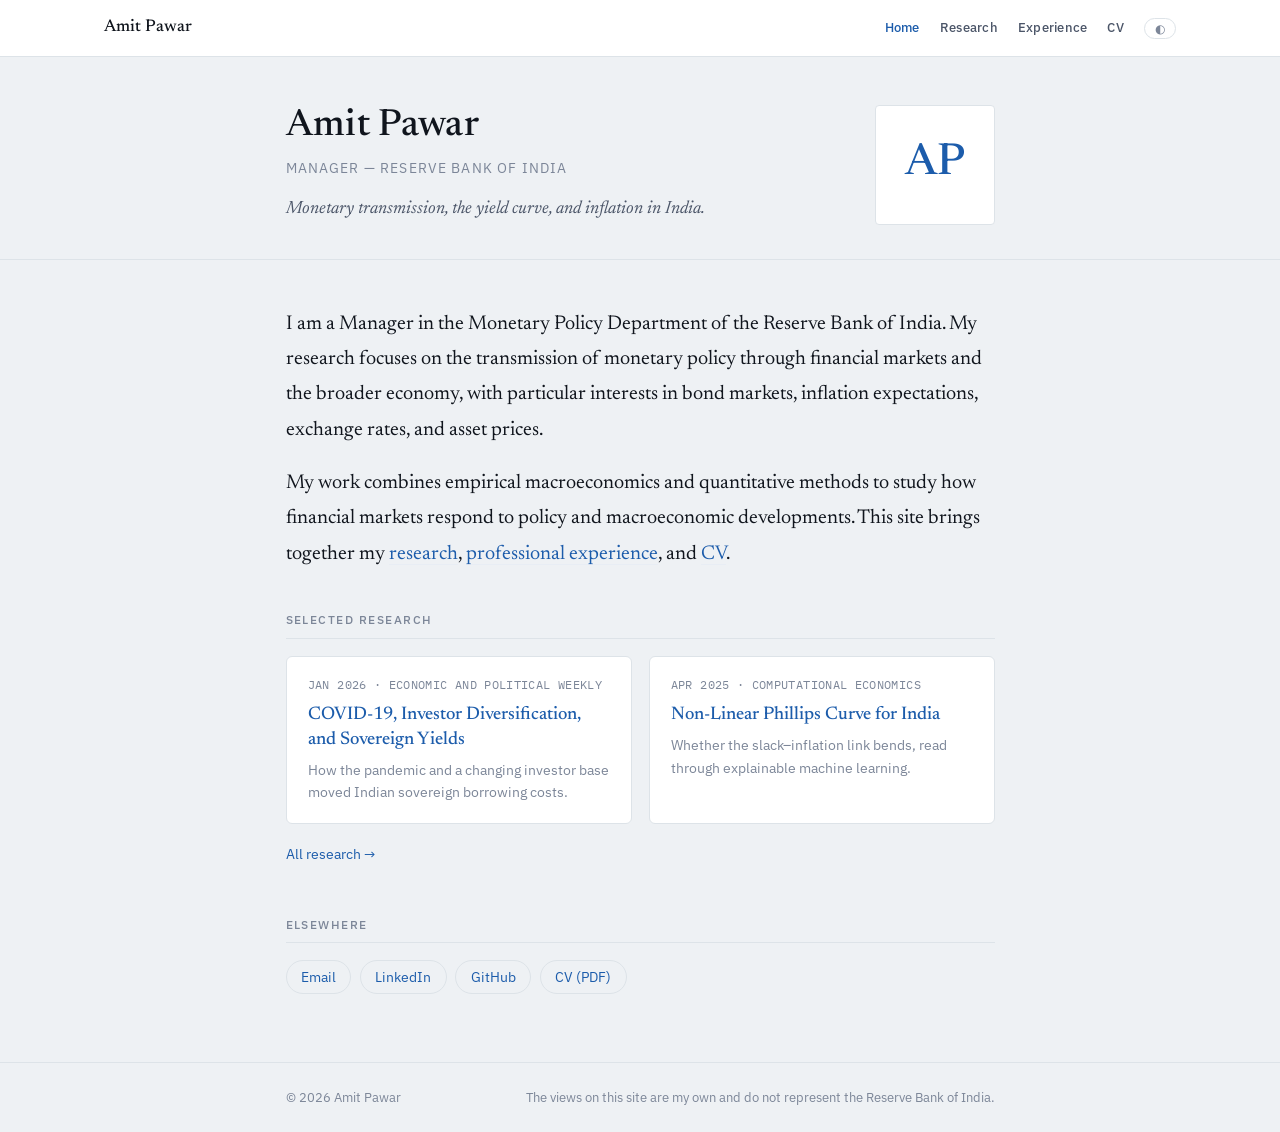
==== commit 2b50d2e1: "Revise bio in index.html for clarity and detail Updated bio section to reflect current role and rese" ====
--- a/index.html
+++ b/index.html
@@ -47,22 +47,21 @@
 
   <main>
     <div class="container">
-
-      <p class="bio">
-        I am a Manager in the Monetary Policy Department of the Reserve Bank
-        of India. My research follows how policy decisions travel through
-        financial markets &mdash; into bond yields, inflation expectations,
-        and the wider economy.
-      </p>
-      <p class="bio">
-        I read Economics at the Madras School of Economics, specialising in
-        applied quantitative finance, after an engineering degree at Delhi
-        Technological University, and I am a certified Financial Risk Manager
-        (GARP, 2024). This site collects my
-        <a href="research.html">research</a>, my
-        <a href="experience.html">work at the Bank</a>, and my full
-        <a href="Research_CV.pdf" target="_blank" rel="noopener">CV</a>.
-      </p>
+    
+    <p class="bio">
+      I am a Manager in the Monetary Policy Department of the Reserve Bank of
+      India. My research focuses on the transmission of monetary policy through
+      financial markets and the broader economy, with particular interests in
+      bond markets, inflation expectations, exchange rates, and asset prices.
+    </p>
+    
+    <p class="bio">
+      My work combines empirical macroeconomics and quantitative methods to study
+      how financial markets respond to policy and macroeconomic developments.
+      This site brings together my <a href="research.html">research</a>,
+      <a href="experience.html">professional experience</a>, and
+      <a href="Research_CV.pdf" target="_blank" rel="noopener">CV</a>.
+    </p>
 
       <section class="section">
         <div class="section-label">Selected Research</div>
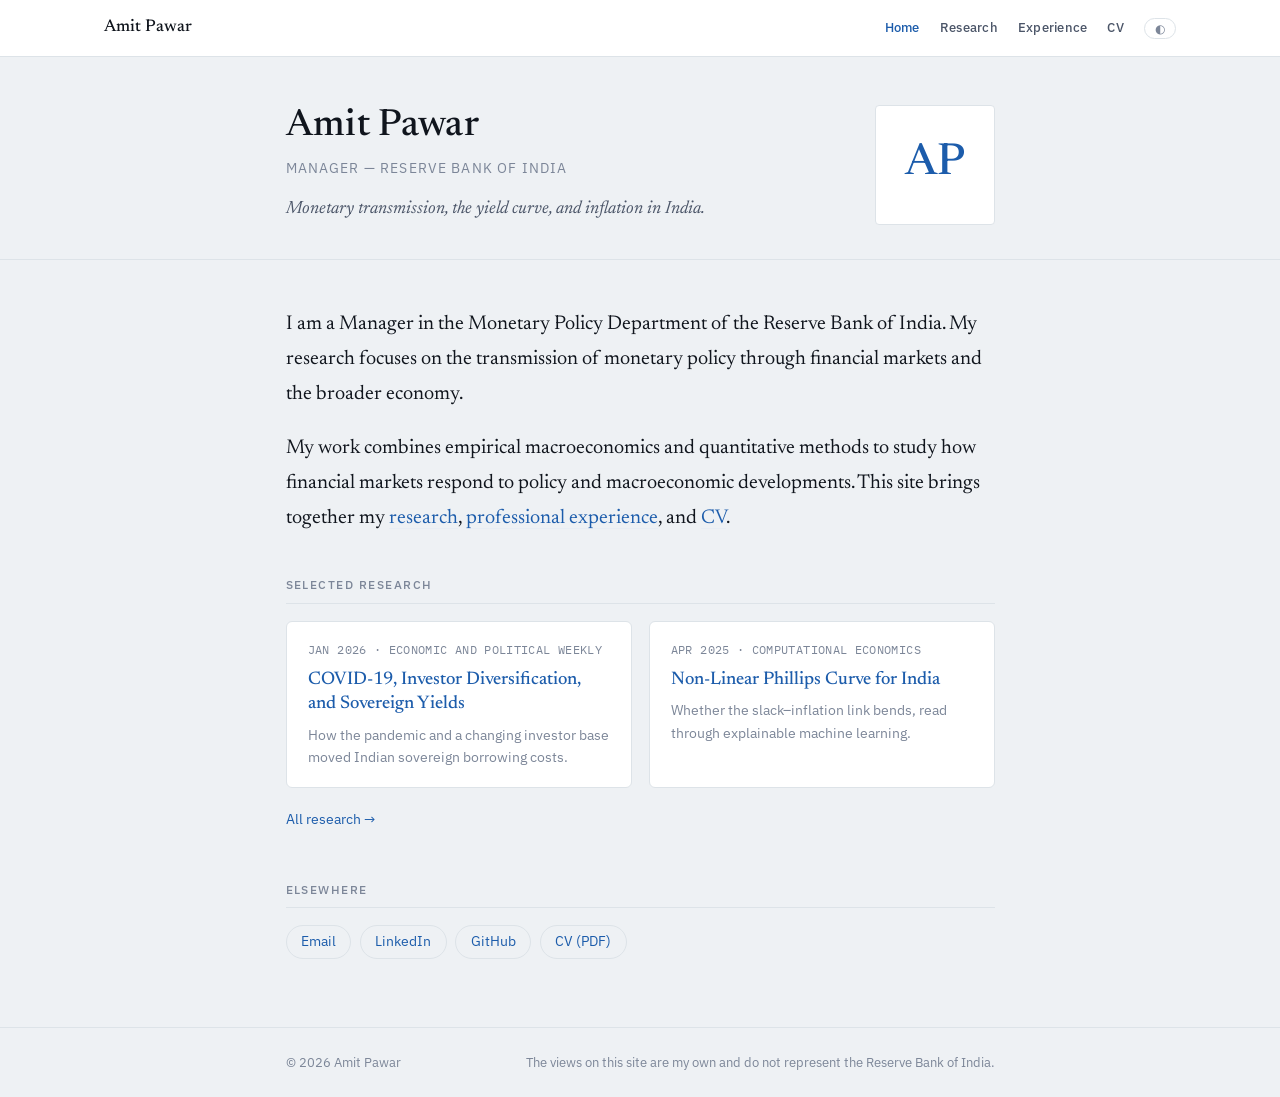
==== commit 9a071c74: "Simplify bio by removing specific interests Removed specific interests from bio paragraph." ====
--- a/index.html
+++ b/index.html
@@ -51,8 +51,7 @@
     <p class="bio">
       I am a Manager in the Monetary Policy Department of the Reserve Bank of
       India. My research focuses on the transmission of monetary policy through
-      financial markets and the broader economy, with particular interests in
-      bond markets, inflation expectations, exchange rates, and asset prices.
+      financial markets and the broader economy.
     </p>
     
     <p class="bio">
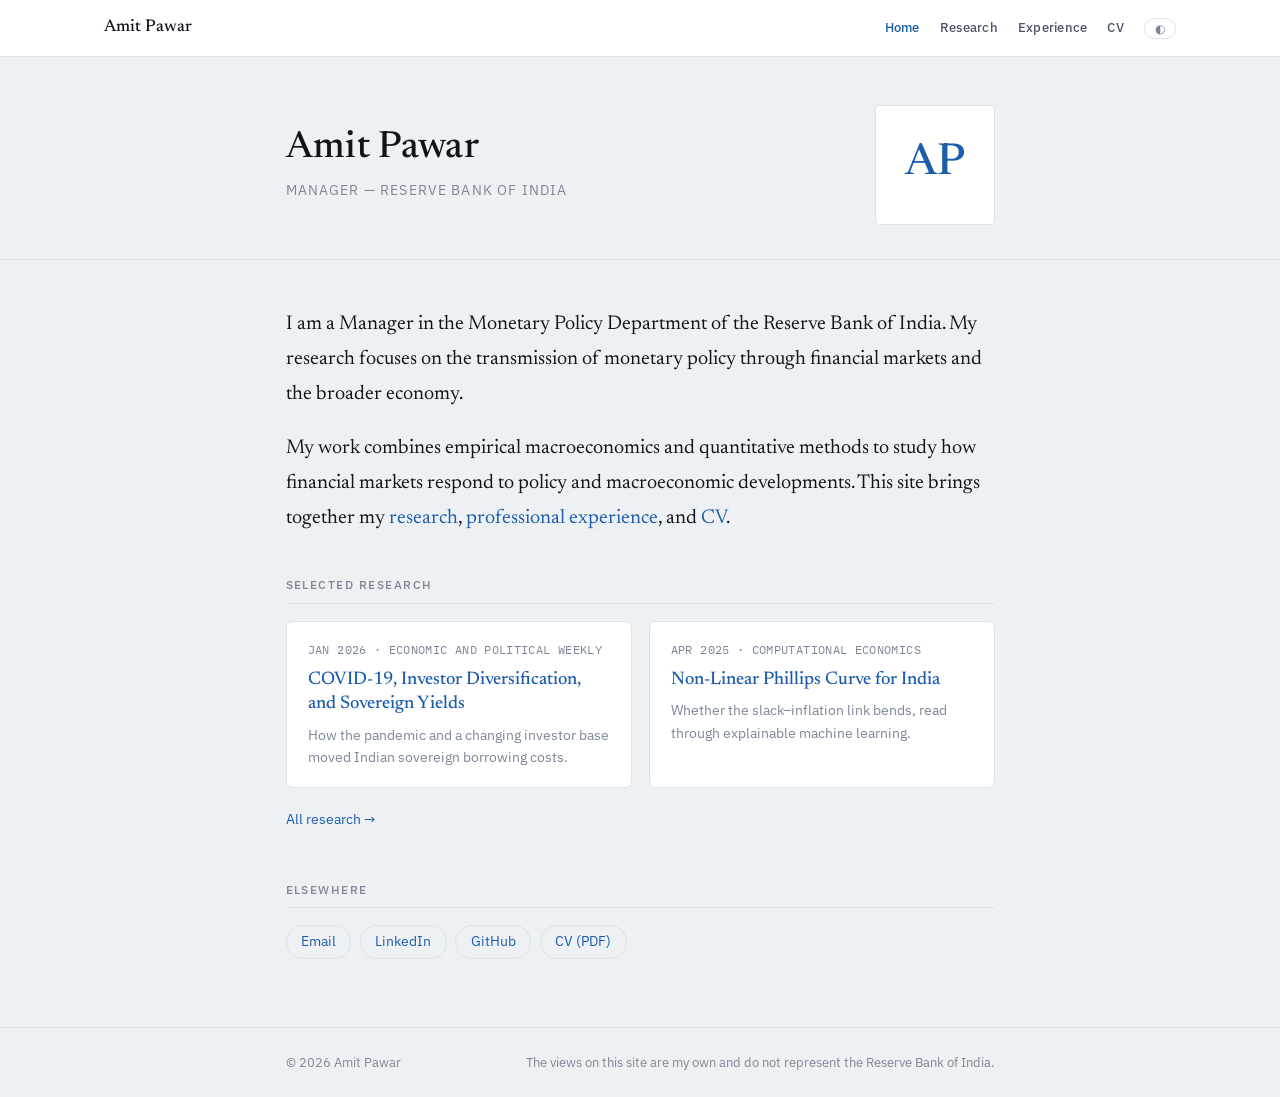
==== commit cb6bc248: "Remove tagline from header section Removed tagline about monetary transmission and inflation." ====
--- a/index.html
+++ b/index.html
@@ -37,7 +37,6 @@
         <div class="header-text">
           <h1 class="name">Amit Pawar</h1>
           <div class="title-line">Manager &mdash; Reserve Bank of India</div>
-          <p class="tagline">Monetary transmission, the yield curve, and inflation in India.</p>
         </div>
         <!-- To use a photo instead: <img class="headshot" src="photo.jpg" alt="Amit Pawar" /> -->
         <div class="monogram" aria-hidden="true">AP</div>
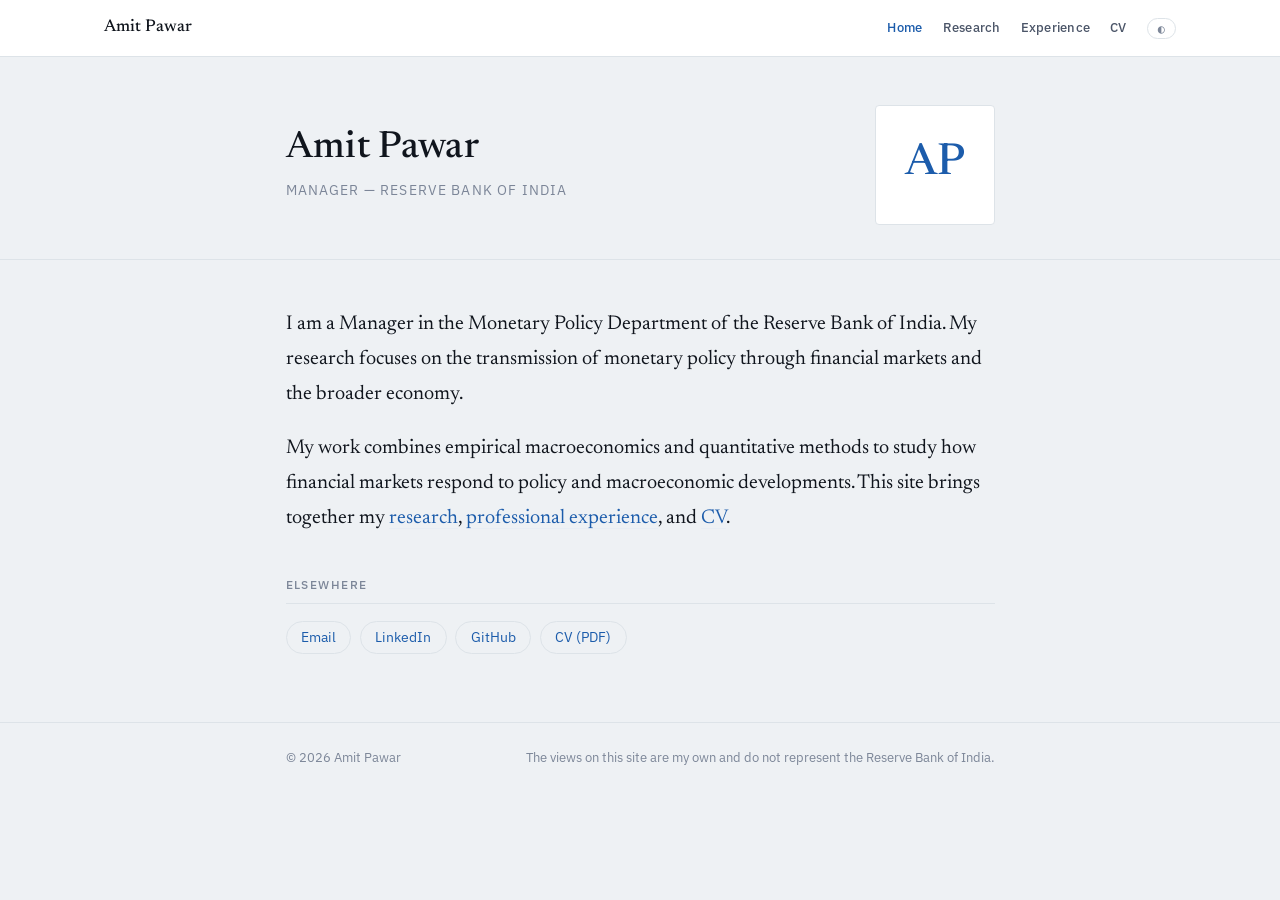
==== commit fcb6b745: "Remove Selected Research section from home page" ====
--- a/index.html
+++ b/index.html
@@ -61,22 +61,6 @@
       <a href="Research_CV.pdf" target="_blank" rel="noopener">CV</a>.
     </p>
 
-      <section class="section">
-        <div class="section-label">Selected Research</div>
-        <div class="card-grid">
-          <a class="card" href="research.html">
-            <div class="card-meta">JAN 2026 · ECONOMIC AND POLITICAL WEEKLY</div>
-            <div class="card-title">COVID-19, Investor Diversification, and Sovereign Yields</div>
-            <p class="card-desc">How the pandemic and a changing investor base moved Indian sovereign borrowing costs.</p>
-          </a>
-          <a class="card" href="research.html">
-            <div class="card-meta">APR 2025 · COMPUTATIONAL ECONOMICS</div>
-            <div class="card-title">Non-Linear Phillips Curve for India</div>
-            <p class="card-desc">Whether the slack&ndash;inflation link bends, read through explainable machine learning.</p>
-          </a>
-        </div>
-        <p class="more-link"><a href="research.html">All research &rarr;</a></p>
-      </section>
 
       <section class="section">
         <div class="section-label">Elsewhere</div>
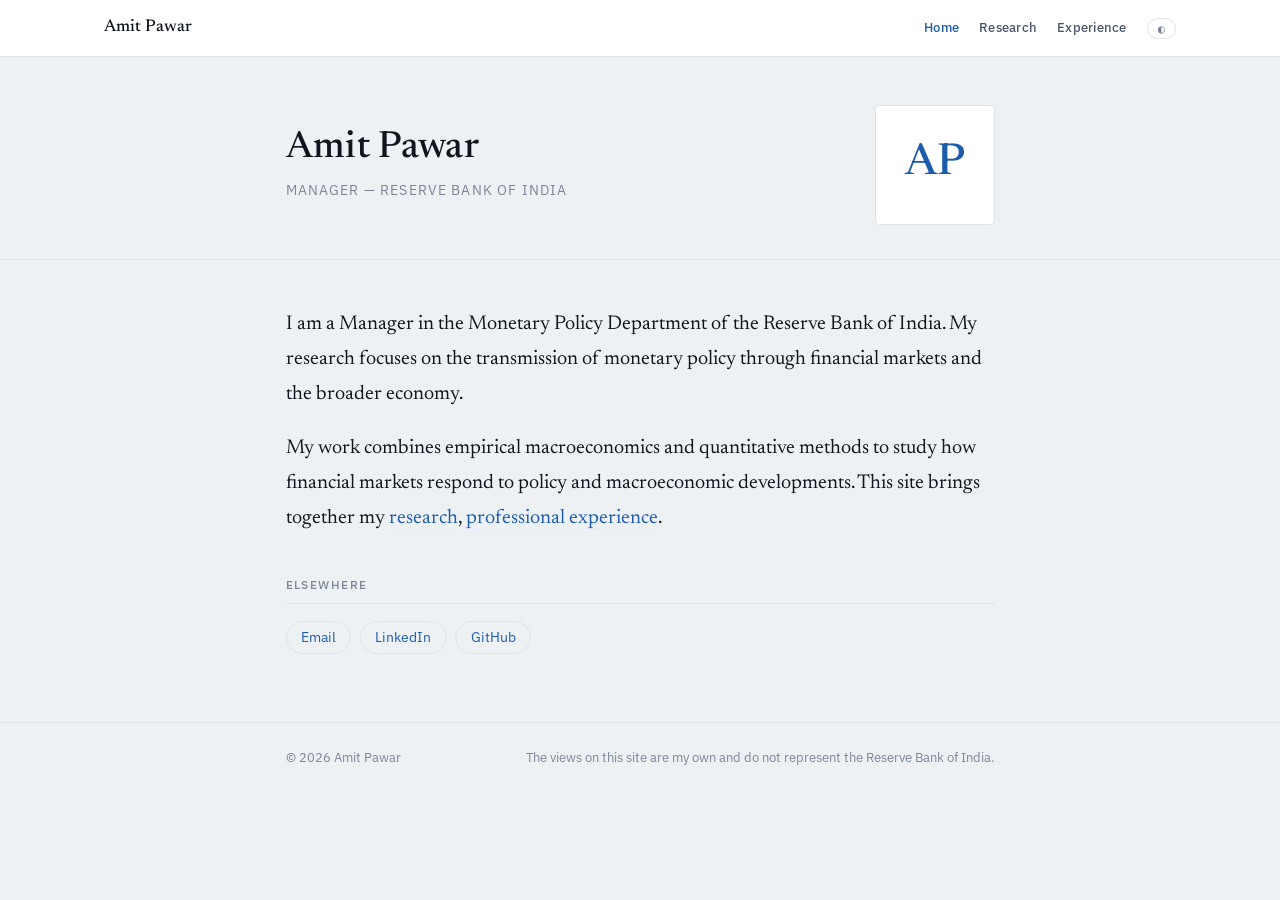
==== commit 1a71cc3f: "Remove broken CV links from the website" ====
--- a/index.html
+++ b/index.html
@@ -25,7 +25,6 @@
         <a href="index.html" class="active">Home</a>
         <a href="research.html">Research</a>
         <a href="experience.html">Experience</a>
-        <a href="Research_CV.pdf" target="_blank" rel="noopener">CV</a>
         <button class="theme-toggle" type="button" aria-label="Toggle dark mode">◐</button>
       </nav>
     </div>
@@ -57,8 +56,7 @@
       My work combines empirical macroeconomics and quantitative methods to study
       how financial markets respond to policy and macroeconomic developments.
       This site brings together my <a href="research.html">research</a>,
-      <a href="experience.html">professional experience</a>, and
-      <a href="Research_CV.pdf" target="_blank" rel="noopener">CV</a>.
+      <a href="experience.html">professional experience</a>.
     </p>
 
 
@@ -68,7 +66,6 @@
           <li><a href="mailto:amitnirvana11@gmail.com">Email</a></li>
           <li><a href="https://linkedin.com/in/amittppawar" target="_blank" rel="noopener">LinkedIn</a></li>
           <li><a href="https://github.com/a0pawar" target="_blank" rel="noopener">GitHub</a></li>
-          <li><a href="Research_CV.pdf" target="_blank" rel="noopener">CV (PDF)</a></li>
         </ul>
       </section>
 
